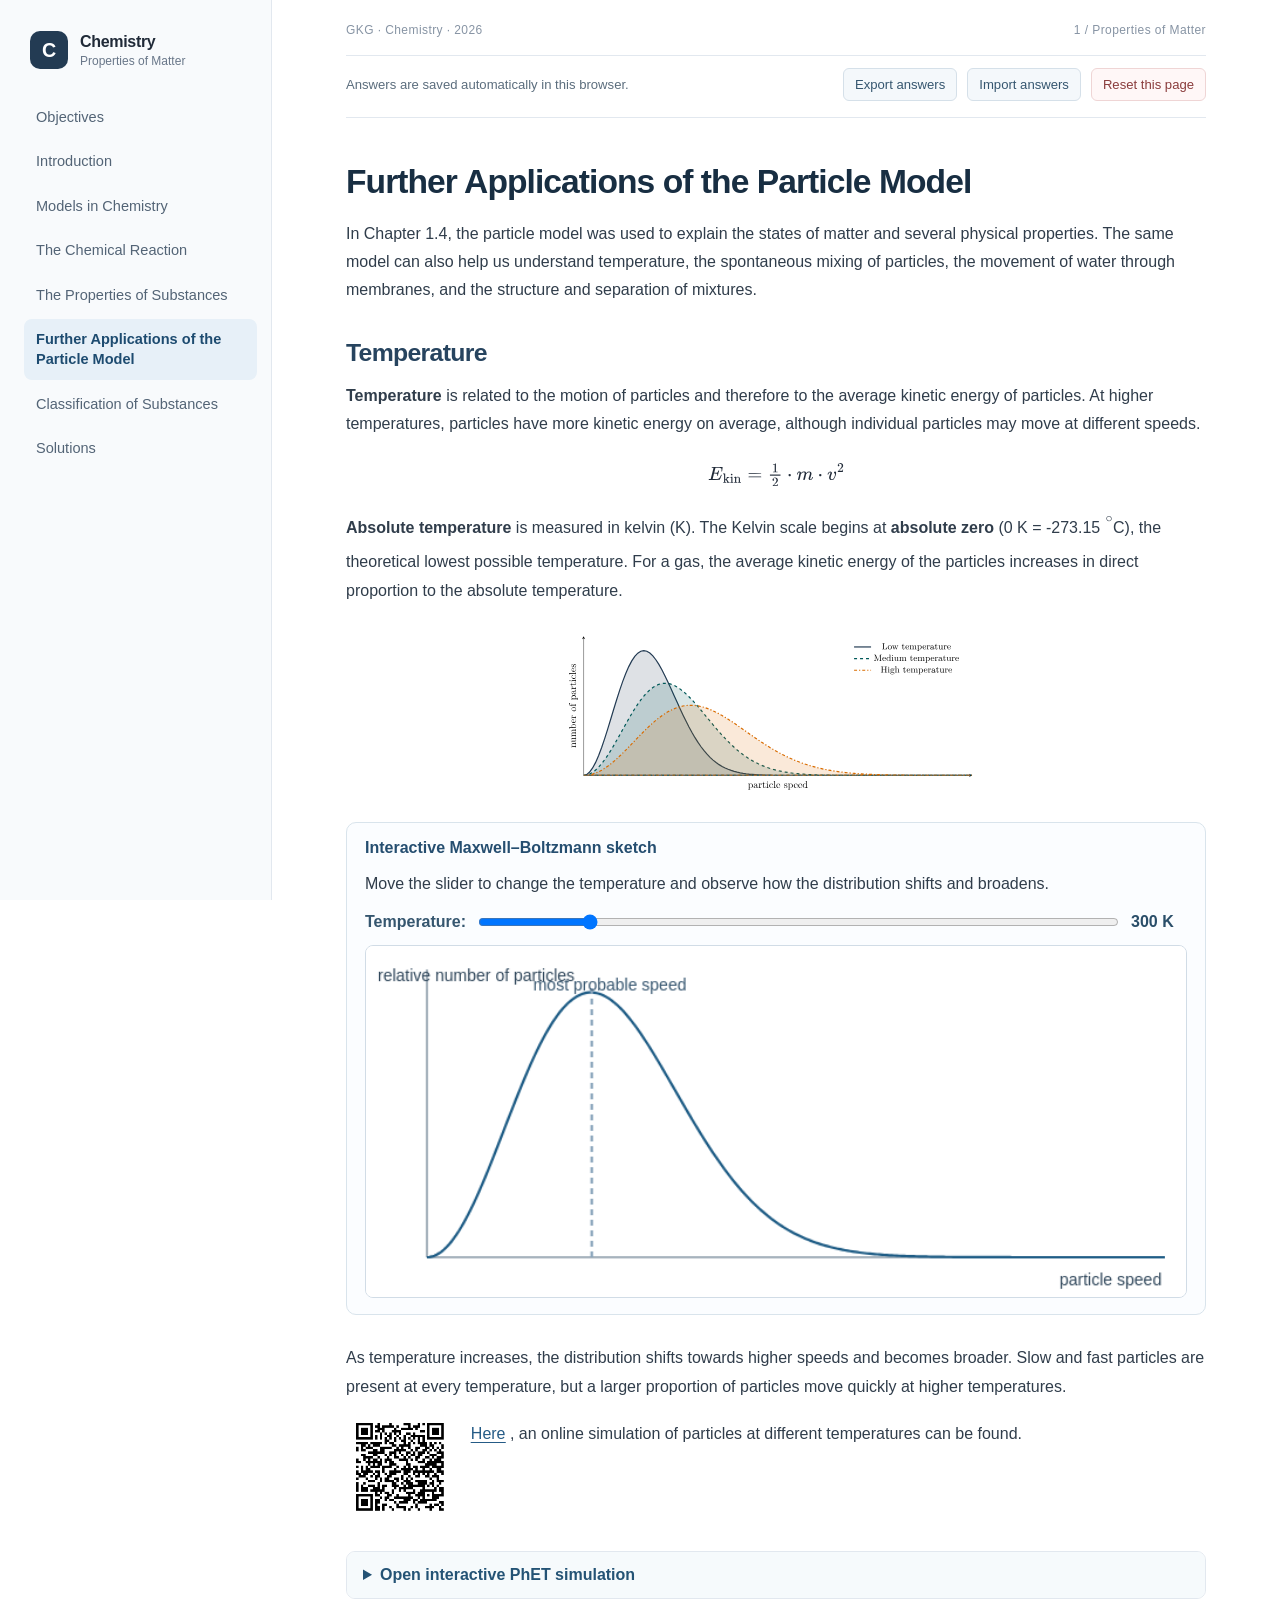
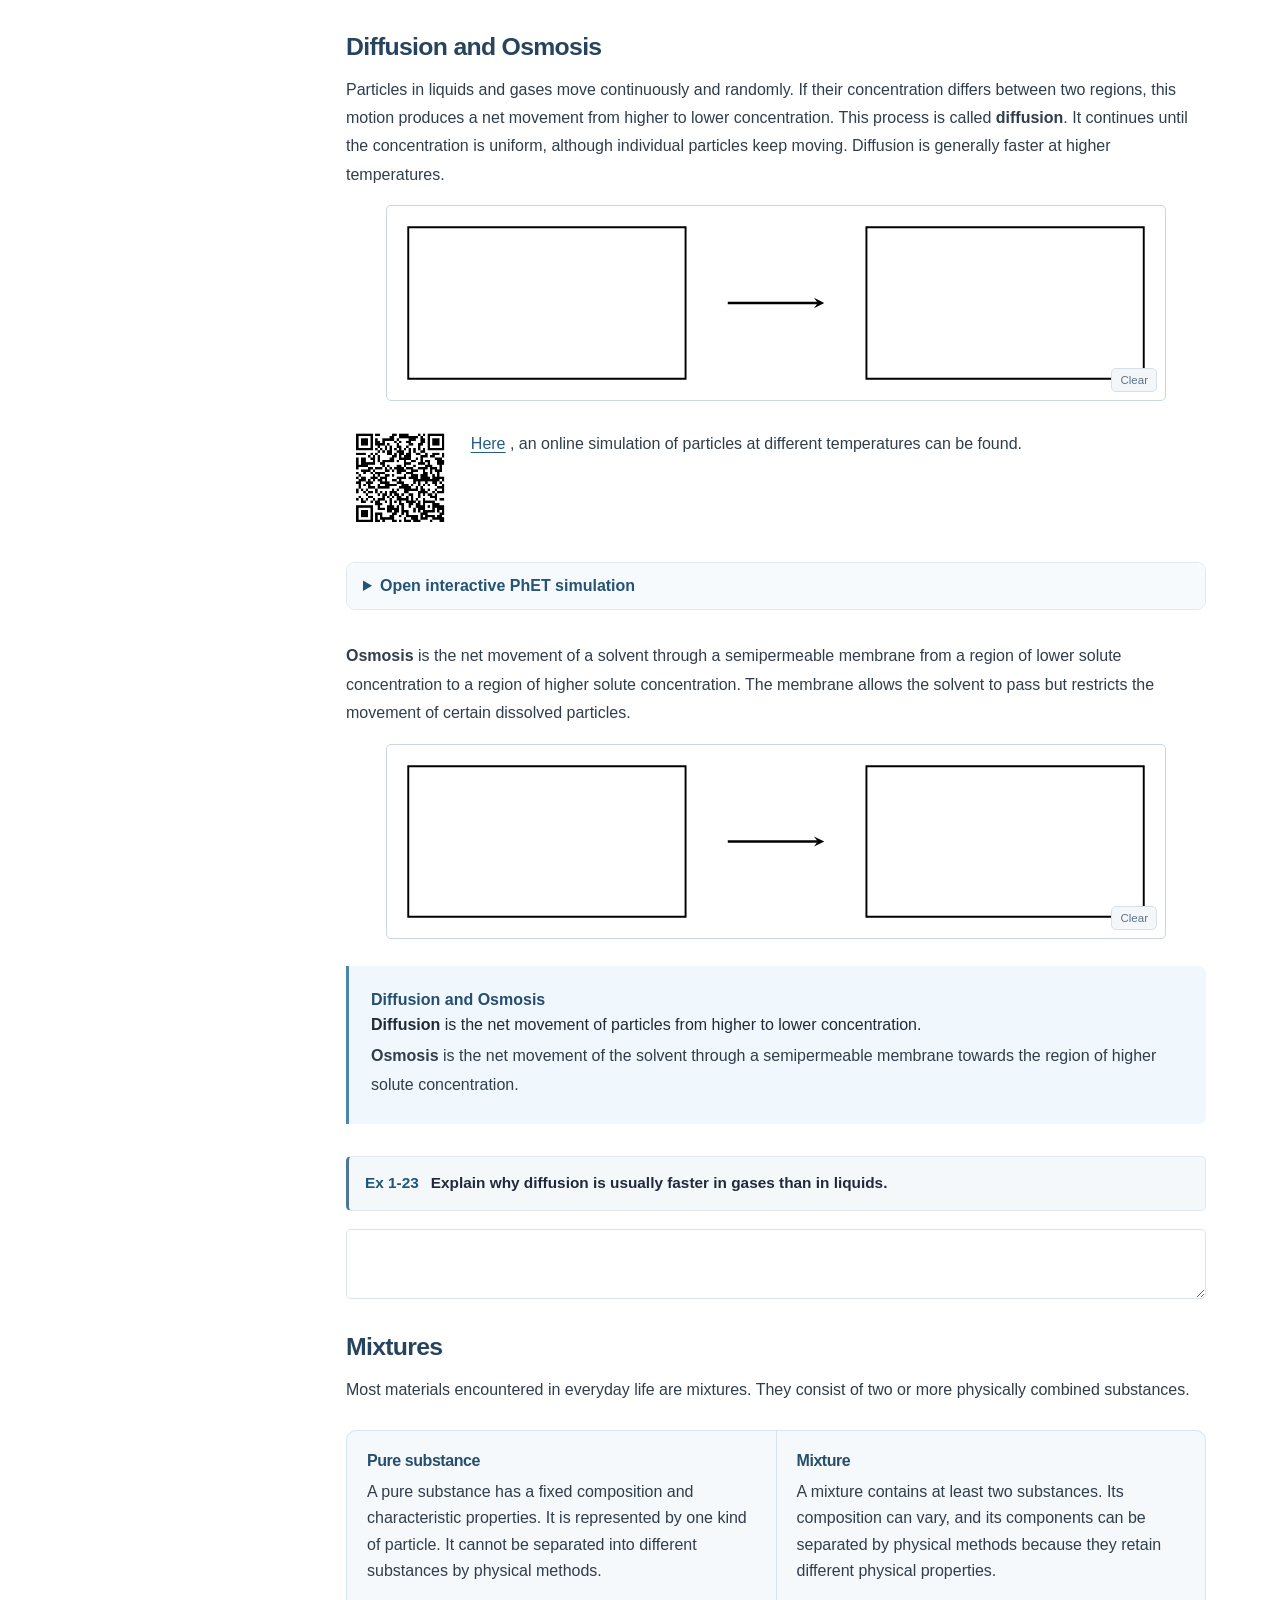
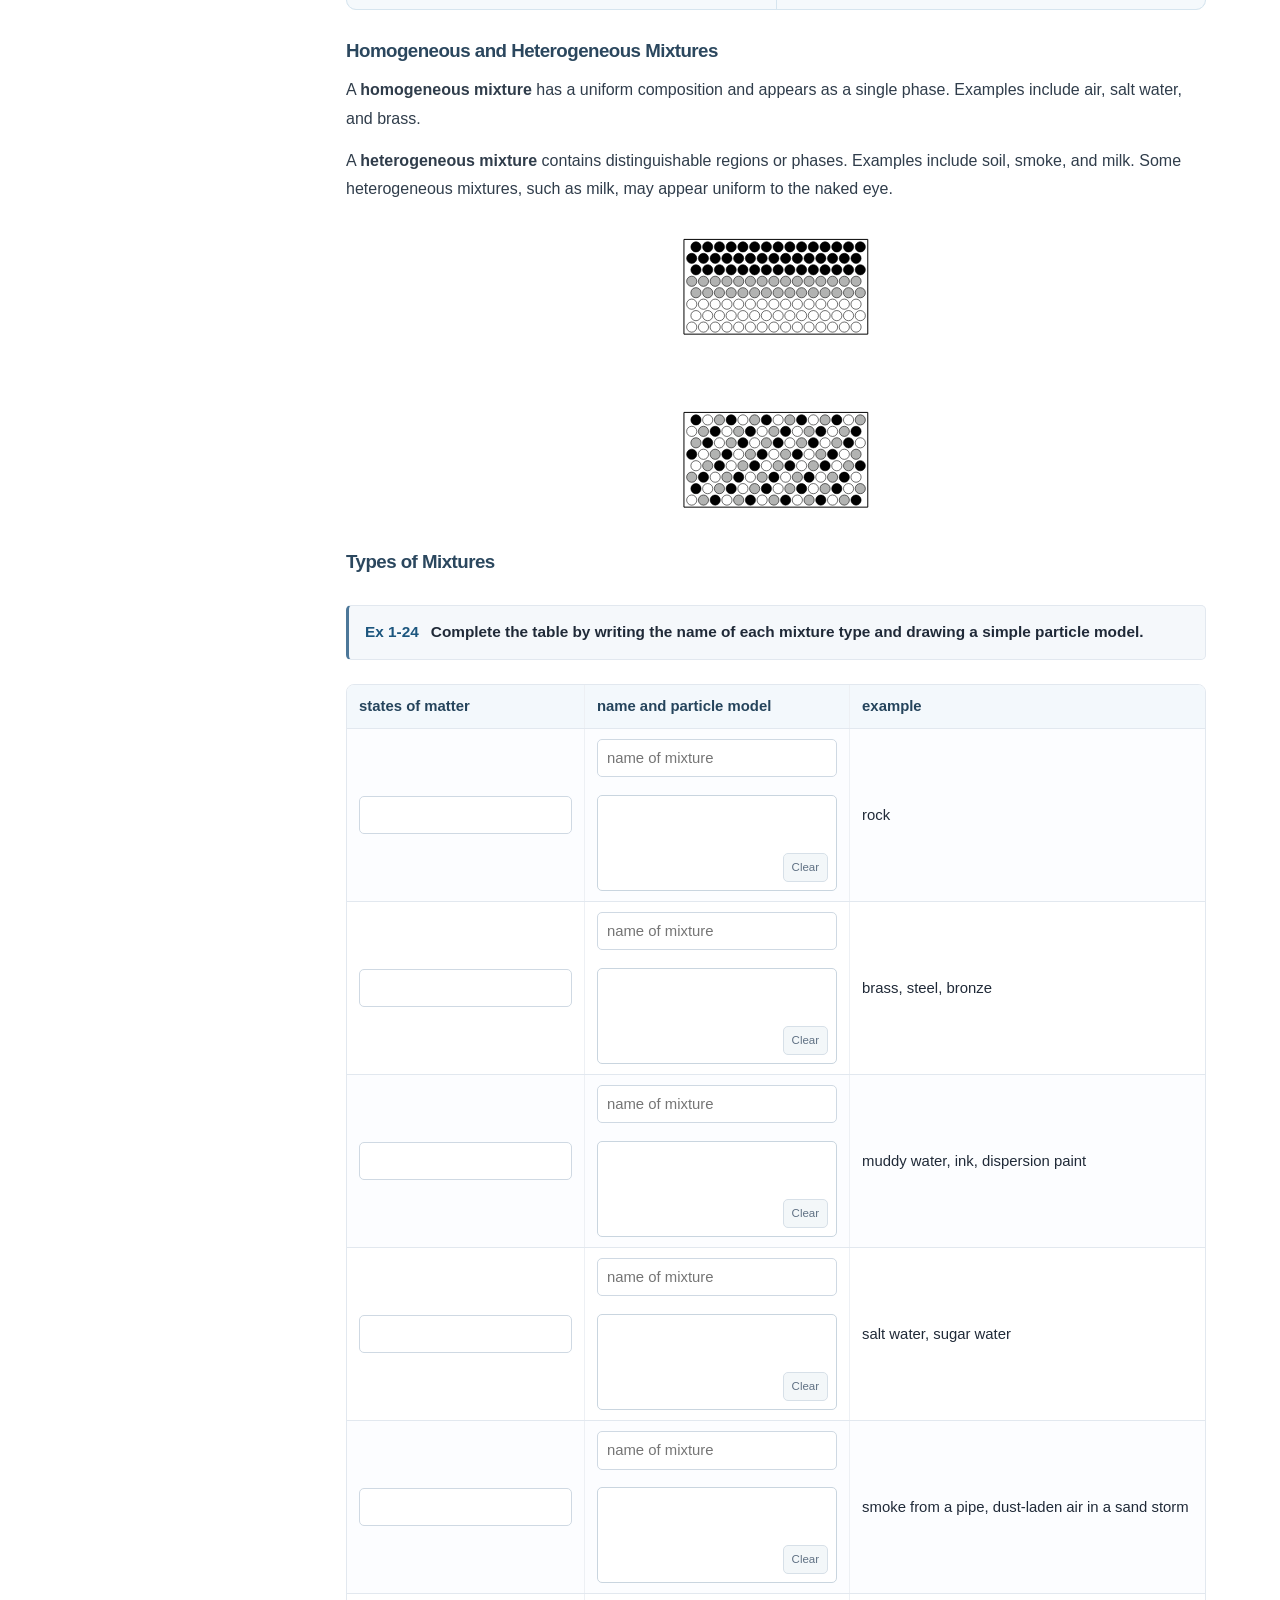
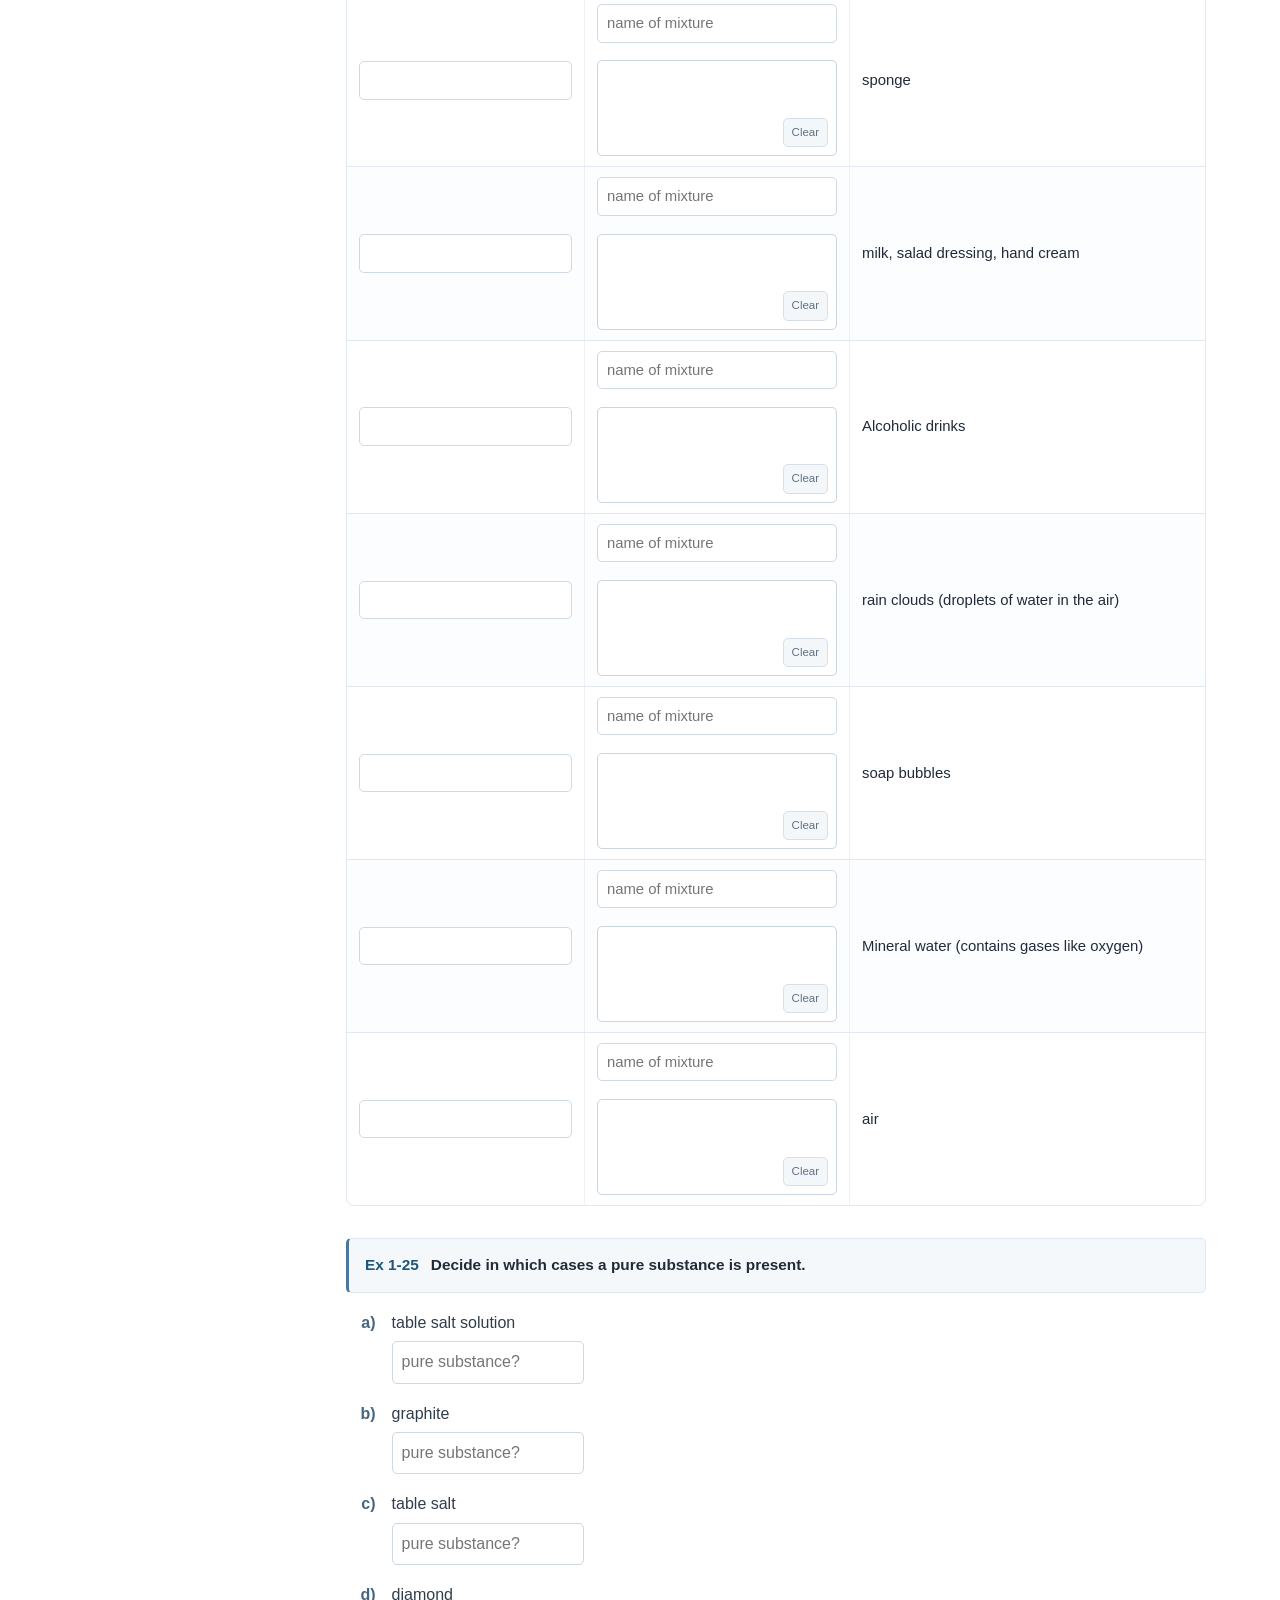
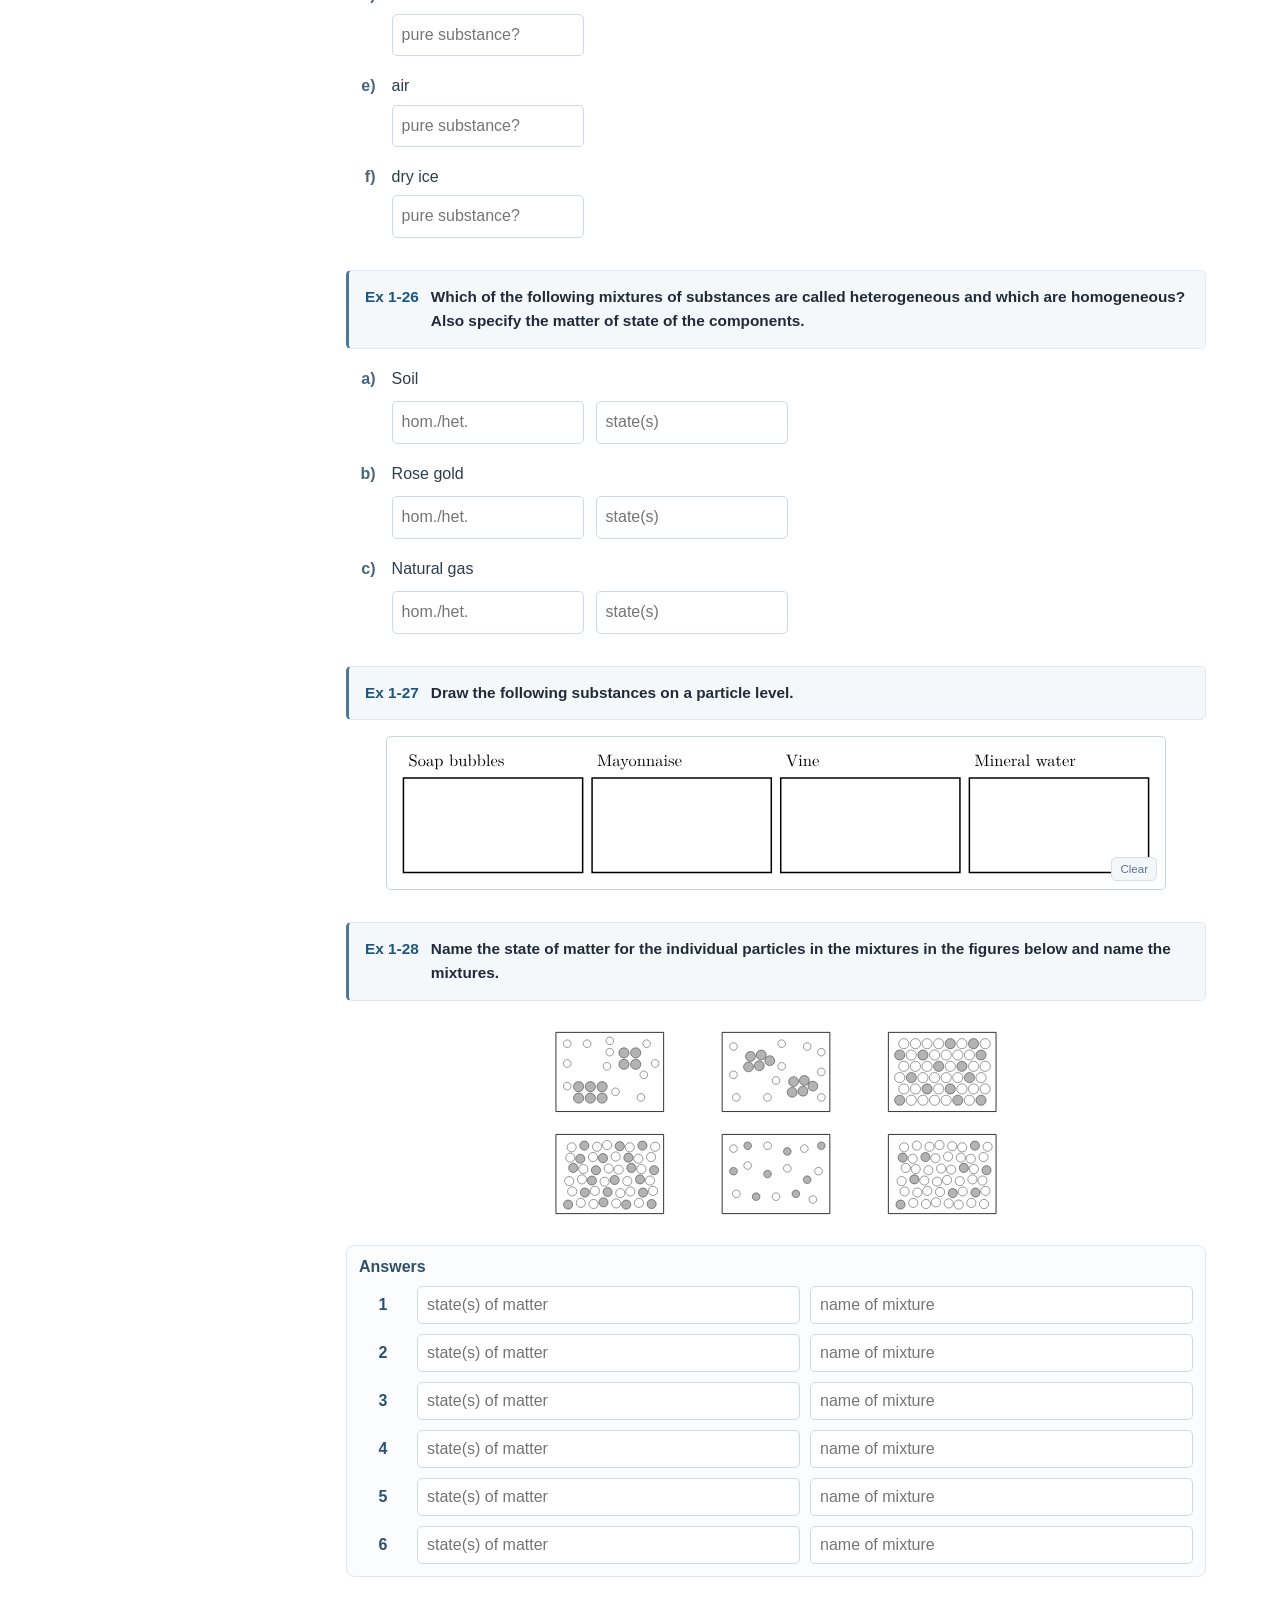
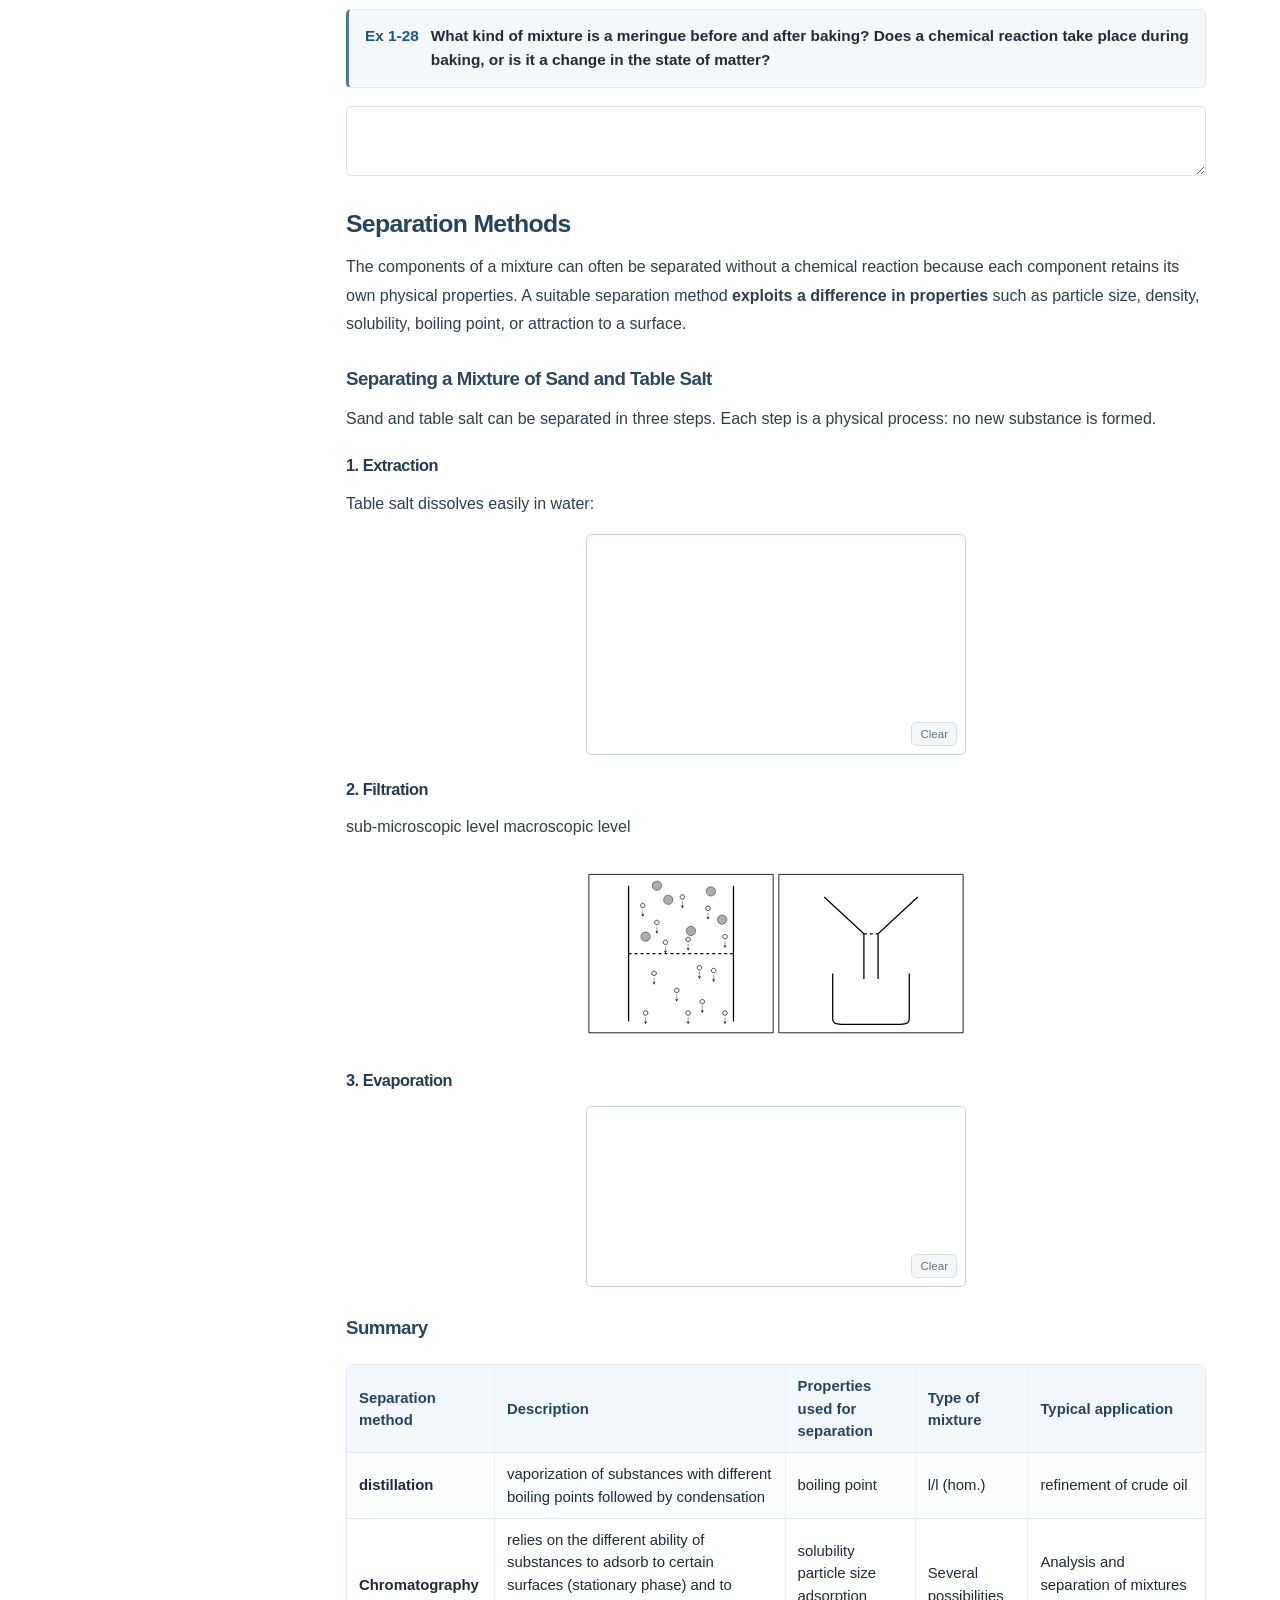
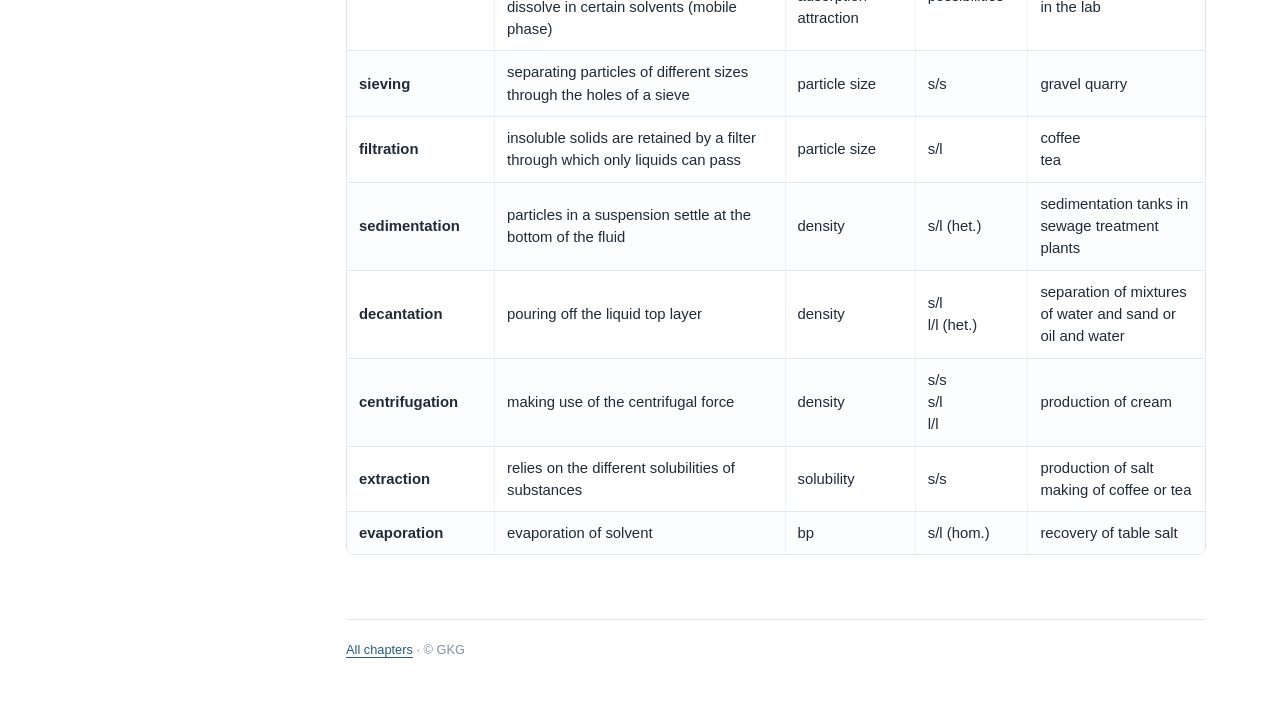
==== chapters/05_particle_model_applications.html @ 624433eb "Import current chemistry website Original v2. From ChatGPT prompts as zip unpacked." ====
<!DOCTYPE html><html lang="en"><head><meta charset="utf-8"><meta name="viewport" content="width=device-width, initial-scale=1"><meta name="color-scheme" content="light"><title>Further Applications of the Particle Model · Chemistry</title><link rel="stylesheet" href="../css/style.css"><script defer src="../js/script.js"></script></head><body><a href="#main" class="skip">Skip to content</a><header class="mobile-header"><button type="button" id="menu-toggle" aria-controls="sidebar" aria-expanded="false">☰ <span>Contents</span></button><a href="../index.html">Chemistry</a></header><aside id="sidebar" class="sidebar"><a class="brand" href="../index.html"><span class="brand-mark">C</span><span>Chemistry <small>Properties of Matter</small></span></a><nav class="main-nav" aria-label="Chapters"><a href="00_objectives.html">Objectives</a><a href="01_introduction.html">Introduction</a><a href="02_models.html">Models in Chemistry</a><a href="03_chemical_reactions.html">The Chemical Reaction</a><a href="04_properties.html">The Properties of Substances</a><a aria-current="page" href="05_particle_model_applications.html">Further Applications of the Particle Model</a><a href="06_classification.html">Classification of Substances</a><a href="07_solutions.html">Solutions</a></nav></aside><div class="body-layout"><main id="main" class="main-content"><div class="topbar"><span>GKG · Chemistry · 2026</span><span>1 / Properties of Matter</span></div><article class="article"><h1 id="h-33-05_particle_model_applications" class="level-1">Further Applications of the Particle Model</h1>
<p>In Chapter 1.4, the particle model was used to explain the states of matter and several physical properties. The same model can also help us understand temperature, the spontaneous mixing of particles, the movement of water through membranes, and the structure and separation of mixtures.</p>
<h2 id="h-34-05_particle_model_applications" class="level-2">Temperature</h2>
<p><strong>Temperature</strong> is related to the motion of particles and therefore to the average kinetic energy of particles. At higher temperatures, particles have more kinetic energy on average, although individual particles may move at different speeds.</p>
<span class="math-static math-block" data-tex="E_{\mathrm{kin}}=\tfrac12 \cdot m \cdot v^2"><mjx-container class="MathJax" jax="SVG" display="true"><svg aria-label="E_{\mathrm{kin}}=\tfrac12 \cdot m \cdot v^2" style="vertical-align: -0.781ex;" xmlns="http://www.w3.org/2000/svg" width="16.189ex" height="2.78ex" role="img" focusable="false" viewBox="0 -883.9 7155.6 1228.9"><g stroke="currentColor" fill="currentColor" stroke-width="0" transform="scale(1,-1)"><g data-mml-node="math"><g data-mml-node="msub"><g data-mml-node="mi"><path data-c="1D438" d="M492 213Q472 213 472 226Q472 230 477 250T482 285Q482 316 461 323T364 330H312Q311 328 277 192T243 52Q243 48 254 48T334 46Q428 46 458 48T518 61Q567 77 599 117T670 248Q680 270 683 272Q690 274 698 274Q718 274 718 261Q613 7 608 2Q605 0 322 0H133Q31 0 31 11Q31 13 34 25Q38 41 42 43T65 46Q92 46 125 49Q139 52 144 61Q146 66 215 342T285 622Q285 629 281 629Q273 632 228 634H197Q191 640 191 642T193 659Q197 676 203 680H757Q764 676 764 669Q764 664 751 557T737 447Q735 440 717 440H705Q698 445 698 453L701 476Q704 500 704 528Q704 558 697 578T678 609T643 625T596 632T532 634H485Q397 633 392 631Q388 629 386 622Q385 619 355 499T324 377Q347 376 372 376H398Q464 376 489 391T534 472Q538 488 540 490T557 493Q562 493 565 493T570 492T572 491T574 487T577 483L544 351Q511 218 508 216Q505 213 492 213Z"></path></g><g data-mml-node="TeXAtom" transform="translate(771,-150) scale(0.707)" data-mjx-texclass="ORD"><g data-mml-node="TeXAtom" data-mjx-texclass="ORD"><g data-mml-node="mi"><path data-c="6B" d="M36 46H50Q89 46 97 60V68Q97 77 97 91T97 124T98 167T98 217T98 272T98 329Q98 366 98 407T98 482T98 542T97 586T97 603Q94 622 83 628T38 637H20V660Q20 683 22 683L32 684Q42 685 61 686T98 688Q115 689 135 690T165 693T176 694H179V463L180 233L240 287Q300 341 304 347Q310 356 310 364Q310 383 289 385H284V431H293Q308 428 412 428Q475 428 484 431H489V385H476Q407 380 360 341Q286 278 286 274Q286 273 349 181T420 79Q434 60 451 53T500 46H511V0H505Q496 3 418 3Q322 3 307 0H299V46H306Q330 48 330 65Q330 72 326 79Q323 84 276 153T228 222L176 176V120V84Q176 65 178 59T189 49Q210 46 238 46H254V0H246Q231 3 137 3T28 0H20V46H36Z"></path><path data-c="69" d="M69 609Q69 637 87 653T131 669Q154 667 171 652T188 609Q188 579 171 564T129 549Q104 549 87 564T69 609ZM247 0Q232 3 143 3Q132 3 106 3T56 1L34 0H26V46H42Q70 46 91 49Q100 53 102 60T104 102V205V293Q104 345 102 359T88 378Q74 385 41 385H30V408Q30 431 32 431L42 432Q52 433 70 434T106 436Q123 437 142 438T171 441T182 442H185V62Q190 52 197 50T232 46H255V0H247Z" transform="translate(528,0)"></path><path data-c="6E" d="M41 46H55Q94 46 102 60V68Q102 77 102 91T102 122T103 161T103 203Q103 234 103 269T102 328V351Q99 370 88 376T43 385H25V408Q25 431 27 431L37 432Q47 433 65 434T102 436Q119 437 138 438T167 441T178 442H181V402Q181 364 182 364T187 369T199 384T218 402T247 421T285 437Q305 442 336 442Q450 438 463 329Q464 322 464 190V104Q464 66 466 59T477 49Q498 46 526 46H542V0H534L510 1Q487 2 460 2T422 3Q319 3 310 0H302V46H318Q379 46 379 62Q380 64 380 200Q379 335 378 343Q372 371 358 385T334 402T308 404Q263 404 229 370Q202 343 195 315T187 232V168V108Q187 78 188 68T191 55T200 49Q221 46 249 46H265V0H257L234 1Q210 2 183 2T145 3Q42 3 33 0H25V46H41Z" transform="translate(806,0)"></path></g></g></g></g><g data-mml-node="mo" transform="translate(2061.9,0)"><path data-c="3D" d="M56 347Q56 360 70 367H707Q722 359 722 347Q722 336 708 328L390 327H72Q56 332 56 347ZM56 153Q56 168 72 173H708Q722 163 722 153Q722 140 707 133H70Q56 140 56 153Z"></path></g><g data-mml-node="mstyle" transform="translate(3117.6,0)"><g data-mml-node="mfrac"><g data-mml-node="mn" transform="translate(220,394) scale(0.707)"><path data-c="31" d="M213 578L200 573Q186 568 160 563T102 556H83V602H102Q149 604 189 617T245 641T273 663Q275 666 285 666Q294 666 302 660V361L303 61Q310 54 315 52T339 48T401 46H427V0H416Q395 3 257 3Q121 3 100 0H88V46H114Q136 46 152 46T177 47T193 50T201 52T207 57T213 61V578Z"></path></g><g data-mml-node="mn" transform="translate(220,-345) scale(0.707)"><path data-c="32" d="M109 429Q82 429 66 447T50 491Q50 562 103 614T235 666Q326 666 387 610T449 465Q449 422 429 383T381 315T301 241Q265 210 201 149L142 93L218 92Q375 92 385 97Q392 99 409 186V189H449V186Q448 183 436 95T421 3V0H50V19V31Q50 38 56 46T86 81Q115 113 136 137Q145 147 170 174T204 211T233 244T261 278T284 308T305 340T320 369T333 401T340 431T343 464Q343 527 309 573T212 619Q179 619 154 602T119 569T109 550Q109 549 114 549Q132 549 151 535T170 489Q170 464 154 447T109 429Z"></path></g><rect width="553.6" height="60" x="120" y="220"></rect></g></g><g data-mml-node="mo" transform="translate(4133.4,0)"><path data-c="22C5" d="M78 250Q78 274 95 292T138 310Q162 310 180 294T199 251Q199 226 182 208T139 190T96 207T78 250Z"></path></g><g data-mml-node="mi" transform="translate(4633.6,0)"><path data-c="1D45A" d="M21 287Q22 293 24 303T36 341T56 388T88 425T132 442T175 435T205 417T221 395T229 376L231 369Q231 367 232 367L243 378Q303 442 384 442Q401 442 415 440T441 433T460 423T475 411T485 398T493 385T497 373T500 364T502 357L510 367Q573 442 659 442Q713 442 746 415T780 336Q780 285 742 178T704 50Q705 36 709 31T724 26Q752 26 776 56T815 138Q818 149 821 151T837 153Q857 153 857 145Q857 144 853 130Q845 101 831 73T785 17T716 -10Q669 -10 648 17T627 73Q627 92 663 193T700 345Q700 404 656 404H651Q565 404 506 303L499 291L466 157Q433 26 428 16Q415 -11 385 -11Q372 -11 364 -4T353 8T350 18Q350 29 384 161L420 307Q423 322 423 345Q423 404 379 404H374Q288 404 229 303L222 291L189 157Q156 26 151 16Q138 -11 108 -11Q95 -11 87 -5T76 7T74 17Q74 30 112 181Q151 335 151 342Q154 357 154 369Q154 405 129 405Q107 405 92 377T69 316T57 280Q55 278 41 278H27Q21 284 21 287Z"></path></g><g data-mml-node="mo" transform="translate(5733.9,0)"><path data-c="22C5" d="M78 250Q78 274 95 292T138 310Q162 310 180 294T199 251Q199 226 182 208T139 190T96 207T78 250Z"></path></g><g data-mml-node="msup" transform="translate(6234.1,0)"><g data-mml-node="mi"><path data-c="1D463" d="M173 380Q173 405 154 405Q130 405 104 376T61 287Q60 286 59 284T58 281T56 279T53 278T49 278T41 278H27Q21 284 21 287Q21 294 29 316T53 368T97 419T160 441Q202 441 225 417T249 361Q249 344 246 335Q246 329 231 291T200 202T182 113Q182 86 187 69Q200 26 250 26Q287 26 319 60T369 139T398 222T409 277Q409 300 401 317T383 343T365 361T357 383Q357 405 376 424T417 443Q436 443 451 425T467 367Q467 340 455 284T418 159T347 40T241 -11Q177 -11 139 22Q102 54 102 117Q102 148 110 181T151 298Q173 362 173 380Z"></path></g><g data-mml-node="mn" transform="translate(518,413) scale(0.707)"><path data-c="32" d="M109 429Q82 429 66 447T50 491Q50 562 103 614T235 666Q326 666 387 610T449 465Q449 422 429 383T381 315T301 241Q265 210 201 149L142 93L218 92Q375 92 385 97Q392 99 409 186V189H449V186Q448 183 436 95T421 3V0H50V19V31Q50 38 56 46T86 81Q115 113 136 137Q145 147 170 174T204 211T233 244T261 278T284 308T305 340T320 369T333 401T340 431T343 464Q343 527 309 573T212 619Q179 619 154 602T119 569T109 550Q109 549 114 549Q132 549 151 535T170 489Q170 464 154 447T109 429Z"></path></g></g></g></g></svg></mjx-container></span>
<p><strong>Absolute temperature</strong> is measured in kelvin (K). The Kelvin scale begins at <strong>absolute zero</strong> (0 K = -273.15 <span class="math-static" data-tex="^{\circ}"><mjx-container class="MathJax" jax="SVG"><svg aria-label="^{\circ}" style="vertical-align: 0;" xmlns="http://www.w3.org/2000/svg" width="0.988ex" height="1.532ex" role="img" focusable="false" viewBox="0 -677 436.6 677"><g stroke="currentColor" fill="currentColor" stroke-width="0" transform="scale(1,-1)"><g data-mml-node="math"><g data-mml-node="msup"><g data-mml-node="mi"></g><g data-mml-node="TeXAtom" transform="translate(33,363) scale(0.707)" data-mjx-texclass="ORD"><g data-mml-node="mo"><path data-c="2218" d="M55 251Q55 328 112 386T249 444T386 388T444 249Q444 171 388 113T250 55Q170 55 113 112T55 251ZM245 403Q188 403 142 361T96 250Q96 183 141 140T250 96Q284 96 313 109T354 135T375 160Q403 197 403 250Q403 313 360 358T245 403Z"></path></g></g></g></g></g></svg></mjx-container></span>C), the theoretical lowest possible temperature. For a gas, the average kinetic energy of the particles increases in direct proportion to the absolute temperature.</p>
<figure class="diagram"><img src="../assets/diagrams/TempChart.svg" alt="" loading="lazy"></figure>
<p>As temperature increases, the distribution shifts towards higher speeds and becomes broader. Slow and fast particles are present at every temperature, but a larger proportion of particles move quickly at higher temperatures.</p>
<div class="mini" style="--mini-width:13.0%"><p><img class="inline-image" src="../assets/images/image34.png" alt="" loading="lazy"></p></div>
<div class="mini" style="--mini-width:83.0%"><p><a target="_blank" rel="noopener noreferrer" href="https://phet.colorado.edu/sims/html/gas-properties/latest/gas-properties_all.html?locale=en"><u>Here</u></a> , an online simulation of particles at different temperatures can be found.</p></div>
<h2 id="h-35-05_particle_model_applications" class="level-2">Diffusion and Osmosis</h2>
<p>Particles in liquids and gases move continuously and randomly. If their concentration differs between two regions, this motion produces a net movement from higher to lower concentration. This process is called <strong>diffusion</strong>. It continues until the concentration is uniform, although individual particles keep moving. Diffusion is generally faster at higher temperatures.</p>
<div class="figure-area"><figure class="diagram"><img src="../assets/diagrams/DiffusionWorksheetFigure.svg" alt="" loading="lazy"></figure></div>
<div class="mini" style="--mini-width:13.0%"><p><img class="inline-image" src="../assets/images/image35.png" alt="" loading="lazy"></p></div>
<div class="mini" style="--mini-width:83.0%"><p><a target="_blank" rel="noopener noreferrer" href="https://phet.colorado.edu/sims/html/diffusion/latest/diffusion_all.html?locale=en"><u>Here</u></a> , an online simulation of particles at different temperatures can be found.</p></div>
<p><strong>Osmosis</strong> is the net movement of a solvent through a semipermeable membrane from a region of lower solute concentration to a region of higher solute concentration. The membrane allows the solvent to pass but restricts the movement of certain dissolved particles.</p>
<div class="figure-area"><figure class="diagram"><img src="../assets/diagrams/DiffusionWorksheetFigure.svg" alt="" loading="lazy"></figure></div>
<aside class="info-box"><p><div class="box-heading">Diffusion and Osmosis</div> <strong>Diffusion</strong> is the net movement of particles from higher to lower concentration.</p>
<p><strong>Osmosis</strong> is the net movement of the solvent through a semipermeable membrane towards the region of higher solute concentration.</p></aside>
<section class="exercise" id="ex-diff"><div class="exercise-title"><span class="exercise-number">Ex 1-23</span><div><strong>Explain why diffusion is usually faster in gases than in liquids.</strong></div></div></section>
<textarea class="answer-space" aria-label="Answer area" style="min-height:50px" spellcheck="false"></textarea>
<h2 id="h-36-05_particle_model_applications" class="level-2">Mixtures</h2>
<p>Most materials encountered in everyday life are mixtures. They consist of two or more physically combined substances.</p>
<div class="compare-box"><section><h4><strong>Pure substance</strong></h4><p>A pure substance has a fixed composition and characteristic properties. It is represented by one kind of particle. It cannot be separated into different substances by physical methods.</p></section><section><h4><strong>Mixture</strong></h4><p>A mixture contains at least two substances. Its composition can vary, and its components can be separated by physical methods because they retain different physical properties.</p></section></div>
<h3 id="h-37-05_particle_model_applications" class="level-3">Homogeneous and Heterogeneous Mixtures</h3>
<p>A <strong>homogeneous mixture</strong> has a uniform composition and appears as a single phase. Examples include air, salt water, and brass.</p>
<p>A <strong>heterogeneous mixture</strong> contains distinguishable regions or phases. Examples include soil, smoke, and milk. Some heterogeneous mixtures, such as milk, may appear uniform to the naked eye.</p>
<div class="figure-area"><figure class="diagram"><img src="../assets/diagrams/HeterogeneousMixtureSketch.svg" alt="" loading="lazy"></figure>
<p><span class="math-static" data-tex="\qquad"><mjx-container class="MathJax" jax="SVG"><svg aria-label="\qquad" style="vertical-align: 0;" xmlns="http://www.w3.org/2000/svg" width="4.525ex" height="0.036ex" role="img" focusable="false" viewBox="0 0 2000 16"><g stroke="currentColor" fill="currentColor" stroke-width="0" transform="scale(1,-1)"><g data-mml-node="math"><g data-mml-node="mstyle"><g data-mml-node="mspace"></g></g></g></g></svg></mjx-container></span> </p>
<figure class="diagram"><img src="../assets/diagrams/HomogeneousMixtureSketch.svg" alt="" loading="lazy"></figure></div>
<h3 id="h-38-05_particle_model_applications" class="level-3">Types of Mixtures</h3>
<section class="exercise" id="ex-mix-types"><div class="exercise-title"><span class="exercise-number">Ex 1-24</span><div>Complete the table by writing the name of each mixture type and drawing a simple particle model.</div></div></section>
<div class="table-scroll"><table class="content-table"><tr><th>states of matter</th><th>name and particle model</th><th>example</th></tr>
<tr><td></td><td></td><td>rock</td></tr>
<tr><td></td><td></td><td>brass, steel, bronze</td></tr>
<tr><td></td><td></td><td>muddy water, ink, dispersion paint</td></tr>
<tr><td></td><td></td><td>salt water, sugar water</td></tr>
<tr><td></td><td></td><td>smoke from a pipe, dust-laden air in a sand storm</td></tr>
<tr><td></td><td></td><td>sponge</td></tr>
<tr><td></td><td></td><td>milk, salad dressing, hand cream</td></tr>
<tr><td></td><td></td><td>Alcoholic drinks</td></tr>
<tr><td></td><td></td><td>rain clouds (droplets of water in the air)</td></tr>
<tr><td></td><td></td><td>soap bubbles</td></tr>
<tr><td></td><td></td><td>Mineral water (contains gases like oxygen)</td></tr>
<tr><td></td><td></td><td>air</td></tr></table></div>
<section class="exercise" id="ex-mix-pure"><div class="exercise-title"><span class="exercise-number">Ex 1-25</span><div><strong>Decide in which cases a pure substance is present.</strong></div></div></section>
<ol class="exercise-parts" type="a"><li><p>table salt solution</p></li>
<li><p>graphite</p></li>
<li><p>table salt</p></li>
<li><p>diamond</p></li>
<li><p>air</p></li>
<li><p>dry ice</p></li></ol>
<section class="exercise" id="ex-mix-hethomo"><div class="exercise-title"><span class="exercise-number">Ex 1-26</span><div><strong>Which of the following mixtures of substances are called heterogeneous and which are homogeneous? Also specify the matter of state of the components.</strong></div></div></section>
<ol class="exercise-parts" type="a"><li><p>Soil</p></li>
<li><p>Rose gold</p></li>
<li><p>Natural gas</p></li></ol>
<section class="exercise" id="ex-number-27"><div class="exercise-title"><span class="exercise-number">Ex 1-27</span><div><strong>Draw the following substances on a particle level</strong><strong>.</strong></div></div></section>
<div class="figure-area"><figure class="diagram"><img src="../assets/diagrams/MixtureDrawingWorksheetFigure.svg" alt="" loading="lazy"></figure></div>
<section class="exercise" id="ex-mix-assign"><div class="exercise-title"><span class="exercise-number">Ex 1-28</span><div><strong>Name the state of matter for the individual particles in the mixtures in the figures below and name the mixtures.</strong></div></div></section>
<figure class="diagram"><img src="../assets/diagrams/ExerciseOneTwentySevenMixturesFigure.svg" alt="" loading="lazy"></figure>
<section class="exercise" id="ex-irgend"><div class="exercise-title"><span class="exercise-number">Ex 1-29</span><div>balbalbal</div></div></section>
<section class="exercise" id="ex-mix-meri"><div class="exercise-title"><span class="exercise-number">Ex 1-30</span><div><strong>What kind of mixture is a </strong>meringue<strong> before and after baking? Does a chemical reaction take place during baking, or is it a change in the state of matter?</strong></div></div></section>
<textarea class="answer-space" aria-label="Answer area" style="min-height:50px" spellcheck="false"></textarea>
<h2 id="h-39-05_particle_model_applications" class="level-2">Separation Methods</h2>
<p>The components of a mixture can often be separated without a chemical reaction because each component retains its own physical properties. A suitable separation method <strong>exploits a difference in properties</strong> such as particle size, density, solubility, boiling point, or attraction to a surface.</p>
<h3 id="h-40-05_particle_model_applications" class="level-3">Separating a Mixture of Sand and Table Salt</h3>
<p>Sand and table salt can be separated in three steps. Each step is a physical process: no new substance is formed.</p>
<h4 id="h-41-05_particle_model_applications" class="level-4">1. Extraction</h4>
<p>Table salt dissolves easily in water:</p>
<textarea class="answer-space" aria-label="Answer area" style="min-height:204px" spellcheck="false"></textarea>
<h4 id="h-42-05_particle_model_applications" class="level-4">2. Filtration</h4>
<p> sub-microscopic level macroscopic level</p>
<div class="figure-area"><figure class="diagram"><img src="../assets/diagrams/FiltrationFigure.svg" alt="" loading="lazy"></figure></div>
<h4 id="h-43-05_particle_model_applications" class="level-4">3. Evaporation</h4>
<textarea class="answer-space" aria-label="Answer area" style="min-height:120px" spellcheck="false"></textarea>
<h3 id="h-44-05_particle_model_applications" class="level-3">Summary</h3>
<div class="table-scroll"><table class="content-table"><tr><th>Separation method</th><th>Description</th><th>Properties used for separation</th><th>Type of mixture</th><th>Typical application</th></tr>
<tr><td><strong>distillation</strong></td><td>vaporization of substances with different boiling points followed by condensation</td><td>boiling point</td><td>l/l (hom.)</td><td>refinement of crude oil</td></tr>
<tr><td><strong>Chromatography</strong></td><td>relies on the different ability of substances to adsorb to certain surfaces (stationary phase) and to dissolve in certain solvents (mobile phase)</td><td>solubility<br> particle size<br> adsorption<br> attraction</td><td>Several possibilities</td><td>Analysis and separation of mixtures in the lab</td></tr>
<tr><td><strong>sieving</strong></td><td>separating particles of different sizes through the holes of a sieve</td><td>particle size</td><td>s/s</td><td>gravel quarry</td></tr>
<tr><td><strong>filtration</strong></td><td>insoluble solids are retained by a filter through which only liquids can pass</td><td>particle size</td><td>s/l</td><td>coffee<br> tea</td></tr>
<tr><td><strong>sedimentation</strong></td><td>particles in a suspension settle at the bottom of the fluid</td><td>density</td><td>s/l (het.)</td><td>sedimentation tanks in sewage treatment plants</td></tr>
<tr><td><strong>decantation</strong></td><td>pouring off the liquid top layer</td><td>density</td><td>s/l<br> l/l (het.)</td><td>separation of mixtures of water and sand or oil and water</td></tr>
<tr><td><strong>centrifugation</strong></td><td>making use of the centrifugal force</td><td>density</td><td>s/s<br> s/l<br> l/l</td><td>production of cream</td></tr>
<tr><td><strong>extraction</strong></td><td>relies on the different solubilities of substances</td><td>solubility</td><td>s/s</td><td>production of salt<br> making of coffee or tea</td></tr>
<tr><td><strong>evaporation</strong></td><td>evaporation of solvent</td><td>bp</td><td>s/l (hom.)</td><td>recovery of table salt</td></tr></table></div></article><footer class="page-footer"><a href="../index.html">All chapters</a> · © GKG</footer></main><nav aria-label="On this page" class="page-toc"><div class="toc-heading">On this page</div><a class="toc-level-1" href="#h-33-05_particle_model_applications">Further Applications of the Particle Model</a><a class="toc-level-2" href="#h-34-05_particle_model_applications">Temperature</a><a class="toc-level-2" href="#h-35-05_particle_model_applications">Diffusion and Osmosis</a><a class="toc-level-2" href="#h-36-05_particle_model_applications">Mixtures</a><a class="toc-level-3" href="#h-37-05_particle_model_applications">Homogeneous and Heterogeneous Mixtures</a><a class="toc-level-3" href="#h-38-05_particle_model_applications">Types of Mixtures</a><a class="toc-level-2" href="#h-39-05_particle_model_applications">Separation Methods</a><a class="toc-level-3" href="#h-40-05_particle_model_applications">Separating a Mixture of Sand and Table Salt</a><a class="toc-level-3" href="#h-44-05_particle_model_applications">Summary</a></nav></div></body></html>
---- css/style.css ----
:root{--ink:#202a38;--muted:#697789;--accent:#255b86;--accent-deep:#233b53;--rule:#e2e8ef;--back:#fff;--soft:#f5f8fb;--info:#f0f8fd;--navw:272px;font-family:Inter,ui-sans-serif,-apple-system,BlinkMacSystemFont,"Segoe UI",Arial,sans-serif;color:var(--ink);background:var(--back);font-synthesis:none}
*{box-sizing:border-box}html{scroll-behavior:smooth;scroll-padding-top:28px}body{margin:0;min-height:100vh}a{color:var(--accent);text-underline-offset:3px}a:hover{color:#123f62}button,textarea,input,select{font:inherit}button{cursor:pointer}img{max-width:100%;height:auto}figure{margin:1.6rem 0}h1,h2,h3,h4,h5{letter-spacing:-.028em;line-height:1.26}p{line-height:1.78;margin:.85rem 0;color:#303d4b}.skip{position:absolute;left:-1000px;top:8px;z-index:1000;background:white;padding:12px}.skip:focus{left:10px}.sidebar{position:fixed;top:0;bottom:0;left:0;width:var(--navw);padding:26px 14px 24px 24px;background:#f8fafc;border-right:1px solid var(--rule);overflow-y:auto;z-index:30}.brand{display:flex;gap:12px;align-items:center;text-decoration:none;color:var(--ink);font-size:1rem;font-weight:750;letter-spacing:-.02em;padding:5px 6px 28px}.brand small{display:block;color:var(--muted);font-weight:450;letter-spacing:0;font-size:.75rem;margin-top:3px}.brand-mark{display:grid;place-items:center;background:var(--accent-deep);color:white;border-radius:10px;width:38px;height:38px;font-size:1.23rem}.main-nav{display:flex;flex-direction:column;gap:4px}.main-nav>a{display:block;padding:10px 12px;border-radius:8px;font-size:.91rem;text-decoration:none;line-height:1.4;color:#536476}.main-nav>a:hover{background:#eaf1f8;color:var(--accent-deep)}.main-nav>a[aria-current="page"]{background:#e7f0f8;color:#1d4b70;font-weight:700}.body-layout{margin-left:var(--navw);display:flex;justify-content:center;gap:48px;padding:0 52px 0 58px}.main-content{min-width:0;width:100%;max-width:875px;padding-bottom:50px}.topbar{border-bottom:1px solid var(--rule);color:#8794a4;display:flex;justify-content:space-between;padding:23px 0 18px;font-size:.75rem;letter-spacing:.035em}.article{padding-top:28px;font-size:1rem;overflow-wrap:break-word}.article .document-title{font-size:2.9rem;line-height:1.12;max-width:690px;margin:12px 0 36px;color:#182e42}.article h2{font-size:2.1rem;margin:2.35rem 0 1rem;color:#182e42}.article h3{font-size:1.55rem;margin:2rem 0 .85rem;color:#27445f}.article h4{font-size:1.17rem;margin:1.8rem 0 .7rem;color:#2b475e}.article h5{font-size:1.02rem;margin:1.4rem 0 .55rem;color:#253b4e}.article h2:first-child{margin-top:.45rem}.page-toc{width:170px;flex:0 0 170px;position:sticky;top:30px;align-self:flex-start;max-height:88vh;overflow-y:auto;margin-top:42px;border-left:1px solid var(--rule);padding:2px 0 0 15px}.toc-heading{text-transform:uppercase;letter-spacing:.085em;font-size:.66rem;font-weight:800;color:#8a98a8;margin:0 0 12px}.page-toc>a{display:block;color:#6e7c8b;text-decoration:none;font-size:.77rem;line-height:1.45;margin-bottom:10px}.page-toc>a:hover{color:var(--accent)}.page-toc>a.toc-level-3{padding-left:12px}.page-footer{margin-top:4rem;border-top:1px solid var(--rule);padding-top:22px;color:#85929e;font-size:.8rem}.mobile-header{display:none}.info-box{background:var(--info);border-left:3px solid #4d85ad;border-radius:0 7px 7px 0;padding:17px 22px;margin:1.7rem 0}.info-box p{margin:.5rem 0}.box-heading{font-weight:750;color:#254e70;margin-bottom:7px}.compare-box{display:grid;grid-template-columns:repeat(2,minmax(0,1fr));gap:1px;border:1px solid #d6e5ef;background:#d6e5ef;border-radius:10px;overflow:hidden;margin:1.6rem 0}.compare-box section{padding:20px;background:#f5f9fc}.compare-box h4{margin:0 0 8px;font-size:1rem;color:#274e6b}.compare-box p{margin:.3rem 0;line-height:1.65}.table-scroll{overflow-x:auto;overscroll-behavior-inline:contain;margin:1.55rem 0;border:1px solid var(--rule);border-radius:8px}.content-table,.simple-table{border-collapse:collapse;width:100%;font-size:.93rem;line-height:1.5}.content-table th{color:#25445c;font-weight:750;background:#f3f8fc;text-align:left}.content-table :is(th,td),.simple-table td{padding:10px 12px;border-bottom:1px solid var(--rule);vertical-align:middle}.content-table tr:last-child :is(td,th),.simple-table tr:last-child td{border-bottom:0}.content-table tr:nth-child(even) td{background:#fcfdff}.content-table th:not(:last-child),.content-table td:not(:last-child){border-right:1px solid #edf0f4}.simple-table td{border-bottom:0}.simple-table{width:auto;min-width:50%;margin:auto}.inline-image{vertical-align:middle;max-width:100%;object-fit:contain}.table-scroll .inline-image{max-width:100%;height:auto}.shortstack{display:flex;flex-direction:column;align-items:center;gap:8px;min-width:0;text-align:center}.shortstack>.diagram{margin:4px auto}.shortstack img{max-height:180px;max-width:100%}.diagram{display:flex;justify-content:center;align-items:center;margin:1.3rem auto;max-width:100%;width:100%}.diagram img{display:block;width:auto;height:auto;max-width:100%;max-height:600px;object-fit:contain}.figure-area{margin:1.4rem 0;text-align:center}.figure-area .diagram{margin:0 auto}.figure-area>p{margin:.4rem auto}.wrap-figure{max-width:min(480px,100%);margin:1.3rem auto}.wrap-figure .diagram{margin:0}.wrap-figure figcaption{font-size:.79rem;color:var(--muted);line-height:1.5;margin-top:9px}.mini{display:inline-block;vertical-align:top;width:calc(var(--mini-width) - 2%);margin:5px 1%;min-width:0}.mini p:first-child{margin-top:0}.mini .diagram{margin:0}.mini .inline-image{display:block;max-height:150px}.exercise{margin:2rem 0 0}.exercise-title{display:flex;align-items:stretch;gap:12px;padding:14px 16px;background:#f5f8fb;border:1px solid var(--rule);border-left:3px solid #4c7799;border-radius:5px;font-size:.96rem;font-weight:650;line-height:1.6}.exercise-number{color:#1c567e;white-space:nowrap;flex-shrink:0}.exercise-parts{list-style:lower-alpha;padding-left:2.4rem;margin:1rem 0 1.5rem}.exercise-parts li{padding-left:.45rem;margin-bottom:1rem;line-height:1.65}.exercise-parts li::marker{content:counter(list-item,lower-alpha) ")  ";color:#46657e;font-weight:650}.exercise-parts li p{margin:.25rem 0}.answer-space{display:block;width:100%;min-height:64px;resize:vertical;background:repeating-linear-gradient(transparent 0,transparent 29px,#e8edf2 30px,#e8edf2 31px);border:1px solid #dce3ea;border-radius:5px;margin:1.15rem 0 1.55rem;padding:9px 12px;line-height:31px;color:#243746}.answer-space:focus{outline:2px solid #a7d0eb;outline-offset:2px}.blank-line{display:inline-block;width:5.5em;height:1.2em;border-bottom:1px solid #566675;vertical-align:baseline}.objectives{padding-left:1.5rem;line-height:1.72}.objectives li{margin:9px 0;padding-left:7px}.objective-note{font-size:.88rem;font-weight:680;text-align:right;margin-top:2rem;color:#31546f}.description{margin:1.45rem 0}.description-item{padding:0 0 12px;margin-bottom:14px;border-bottom:1px solid var(--rule)}.description-item dt{font-weight:750;color:#31516c}.description-item dd{margin:4px 0 0}.description-item p{margin:.4rem 0}.solution{display:grid;grid-template-columns:72px minmax(0,1fr);gap:12px;border-bottom:1px solid var(--rule);padding:14px 0}.solution-number{font-weight:750;color:#275c85}.solution-number a{text-decoration:none}.solution-body p{margin:0 0 11px}.solution-body p:last-child{margin-bottom:0}.drawing-wrap{position:relative;margin:1rem auto 1.5rem;max-width:380px}.draw-canvas{width:100%;height:auto;display:block;border:1px solid #c9d5df;border-radius:5px;touch-action:none;background:#fff;cursor:crosshair}.clear-drawing{position:absolute;bottom:9px;right:9px;background:#f3f7f9;border:1px solid #d7e0e8;border-radius:5px;padding:5px 8px;font-size:.72rem;color:#607184}.clear-drawing:hover{background:#e7f0f6}.sim-panel{margin:1rem 0 2rem;padding:0;border:1px solid var(--rule);border-radius:9px;overflow:hidden}.sim-panel summary{cursor:pointer;padding:14px 16px;font-weight:650;color:#245375;background:#f6fafc}.sim-panel summary:hover{background:#edf5fa}.sim-panel .sim-note{padding:8px 16px 0;color:var(--muted);font-size:.81rem}.sim-panel iframe{width:100%;min-height:470px;border:0;display:block;background:#f8fafc}.math-display{text-align:center;margin:1.5rem 0;overflow-x:auto}.math-inline{white-space:nowrap}mjx-container{overflow-x:auto;max-width:100%}.unparsed{color:#a32a2a;font-weight:700}.home{max-width:930px;margin:0 auto;padding:10vh 28px 80px}.eyebrow{font-size:.78rem;letter-spacing:.12em;text-transform:uppercase;color:#698196;font-weight:700}.home h1{font-size:clamp(2.7rem,6.3vw,5rem);margin:10px 0 45px;letter-spacing:-.055em;color:#1f384f}.chapter-grid{display:grid;grid-template-columns:repeat(2,minmax(0,1fr));gap:13px}.chapter-grid a{display:flex;align-items:center;gap:16px;padding:23px 19px;border:1px solid #e1e8ef;border-radius:9px;text-decoration:none;font-weight:650;color:#2e475b;transition:box-shadow .15s,border-color .15s}.chapter-grid a:hover{border-color:#9db9d0;box-shadow:0 5px 20px #29557710}.chapter-grid a span:last-child{margin-left:auto;color:#91a2b1}.chapter-number{font-size:.7rem;color:#7790a4}.home-note{font-size:.8rem;color:#8598a9;margin-top:35px}@media(max-width:1380px){.page-toc{display:none}.body-layout{padding:0 5vw}.main-content{max-width:860px}}@media(max-width:850px){.sidebar{transform:translateX(-100%);transition:transform .2s;width:min(310px,84vw);box-shadow:12px 0 30px #152c3d10}.sidebar.is-open{transform:translateX(0)}.mobile-header{position:sticky;top:0;z-index:25;display:flex;align-items:center;justify-content:space-between;padding:9px 20px;background:#fff;border-bottom:1px solid var(--rule);min-height:60px}.mobile-header>a{font-weight:750;text-decoration:none}.mobile-header button{border:0;background:none;font-size:1rem;color:#233d51;padding:8px}.body-layout{margin:0;padding:0 24px}.topbar{font-size:.7rem;padding-top:14px}.article h2{font-size:1.76rem}.article .document-title{font-size:2.45rem}.article{padding-top:18px}.chapter-grid{grid-template-columns:1fr}}@media(max-width:520px){.body-layout{padding:0 16px}.topbar{gap:10px}.topbar span:last-child{text-align:right}.compare-box{grid-template-columns:1fr}.mini{width:100%;margin:6px 0}.solution{grid-template-columns:48px 1fr}.article h3{font-size:1.35rem}.content-table,.simple-table{font-size:.82rem}.content-table :is(td,th),.simple-table td{padding:8px}.exercise-title{gap:8px;padding:11px}.home{padding:7vh 20px}.sim-panel iframe{min-height:420px}}@media print{.sidebar,.mobile-header,.page-toc,.topbar,.clear-drawing{display:none!important}.body-layout{margin:0;padding:0}.main-content{max-width:100%}body{font-size:10pt}.info-box,.exercise-title,.compare-box{print-color-adjust:exact}.answer-space{background:none}.page-footer{display:none}}
.math-static{display:inline-block;vertical-align:middle;max-width:100%}.math-static.math-block{display:block;text-align:center;margin:1.5rem 0;overflow:auto}.math-static svg{max-width:100%;height:auto;overflow:visible}.math-static mjx-container{display:inline-block;max-width:100%}.math-static.math-block mjx-container{display:block}

/* Semantic chapter outline: the chapter name is h1, sections are h2. */
.article h1.level-1{font-size:2.1rem;margin:2.35rem 0 1rem;color:#182e42}
.article h2.level-2{font-size:1.55rem;margin:2rem 0 .85rem;color:#27445f}
.article h3.level-3{font-size:1.17rem;margin:1.8rem 0 .7rem;color:#2b475e}
.article h4.level-4{font-size:1.02rem;margin:1.4rem 0 .55rem;color:#253b4e}
.article h1.level-1:first-child{margin-top:.45rem}
@media(max-width:850px){.article h1.level-1{font-size:1.76rem}}
@media(max-width:520px){.article h2.level-2{font-size:1.35rem}}


/* Worksheet enhancements */
.answer-space{background:#fff !important;line-height:1.5;padding:10px 12px;}
.answer-space.compact{min-height:46px;margin:1rem 0 1.1rem;resize:vertical;}
.blank-input{border:1px solid #cfd9e3;border-radius:5px;background:#fff;color:#243746;padding:7px 9px;min-height:38px;max-width:100%;}
.blank-input:focus,.overlay-textarea:focus,.objective-check input:focus,.match-item:focus,.toolbar-button:focus{outline:2px solid #a7d0eb;outline-offset:2px;}
.inline-short-input{display:inline-block;vertical-align:middle;margin:0 .1rem;min-width:5.2em;}
.cell-textarea{width:100%;resize:vertical;}
.worksheet-toolbar{display:flex;justify-content:space-between;gap:18px;align-items:center;border-bottom:1px solid var(--rule);padding:12px 0 16px;margin-bottom:8px;flex-wrap:wrap;}
.toolbar-note{font-size:.82rem;color:#5b6d7d;}
.toolbar-controls{display:flex;gap:10px;flex-wrap:wrap;}
.toolbar-button{background:#f4f8fb;border:1px solid #d5e0e9;border-radius:6px;padding:8px 11px;color:#35566f;font-size:.82rem;}
.toolbar-button:hover{background:#e9f1f7;}
.toolbar-button.small{padding:6px 10px;font-size:.76rem;}
.toolbar-button.danger{background:#fff7f7;color:#8a3c3c;border-color:#efd5d5;}
.objectives{padding-left:0;list-style:none;}
.objectives li{padding-left:0;}
.objective-check{display:flex;align-items:flex-start;gap:10px;cursor:pointer;}
.objective-check input{margin-top:.26rem;flex:0 0 auto;}
.objective-text{display:block;line-height:1.72;}
.stacked-cell{display:flex;flex-direction:column;gap:10px;align-items:center;}
.table-drawing,.mini-draw{max-width:100%;margin:.55rem 0 0;}
.table-drawing .draw-canvas,.mini-draw .draw-canvas{height:96px;}
.figure-input-overlay{position:relative;max-width:760px;margin:1.25rem auto;}
.figure-input-overlay img{display:block;width:100%;height:auto;}
.overlay-textarea{position:absolute;width:27%;min-height:12%;resize:none;border:1px solid #bfd0dd;border-radius:6px;background:#fff;padding:6px 8px;font-size:.85rem;line-height:1.3;box-shadow:0 1px 4px rgba(0,0,0,.05);}
.annotation-board{max-width:780px;}
.annotation-board .annotation-image{display:block;width:100%;height:auto;border-radius:6px;}
.annotation-board .overlay-canvas{position:absolute;inset:0;width:100%;height:100%;background:transparent;border:1px solid #c9d5df;}
.matching-widget{display:grid;grid-template-columns:minmax(0,1fr) 230px minmax(0,1fr);gap:14px;margin:1.15rem 0 1.6rem;align-items:start;}
.matching-column{display:grid;gap:10px;}
.match-item{display:flex;gap:10px;align-items:flex-start;text-align:left;background:#fff;border:1px solid #d4dfe8;border-radius:8px;padding:10px 12px;color:#2a4357;min-height:54px;}
.match-item:hover{background:#f7fbfe;}
.match-item.active{border-color:#6aa2c5;background:#eef6fb;}
.match-item.matched{border-color:#8cb39a;background:#f4fbf5;}
.match-badge{display:inline-flex;align-items:center;justify-content:center;min-width:28px;height:28px;border-radius:999px;background:#e6f0f7;color:#255574;font-weight:700;flex:0 0 auto;}
.match-body{display:block;line-height:1.45;}
.matching-center{border:1px solid var(--rule);border-radius:8px;background:#fbfcfd;padding:12px;display:grid;gap:10px;}
.matching-status{font-size:.82rem;color:#5c6d7c;line-height:1.45;}
.matching-connections{display:flex;flex-wrap:wrap;gap:8px;min-height:34px;align-content:flex-start;}
.connection-chip{background:#edf4f8;border:1px solid #d5e3ed;border-radius:999px;padding:5px 9px;font-size:.78rem;color:#35556d;}
.solubility-figure-large img{max-height:760px;}
.inline-form-row{display:flex;flex-wrap:wrap;gap:12px;margin-top:.5rem;}
.mixture-answer-cell{display:grid;gap:9px;}
.response-table{margin:1.1rem 0 1.6rem;border:1px solid var(--rule);border-radius:8px;padding:12px;background:#fbfcfd;}
.response-table-heading{font-weight:700;color:#2f4f68;margin-bottom:10px;}
.response-grid{display:grid;gap:10px;}
.response-row{display:grid;grid-template-columns:48px 1fr 1fr;gap:10px;align-items:center;}
.response-label{font-weight:700;color:#285473;text-align:center;}
.boltzmann-widget{margin:1.1rem 0 1.8rem;padding:16px 18px;border:1px solid #d9e4ec;border-radius:10px;background:#fbfdff;}
.boltzmann-controls{margin:.4rem 0 .8rem;}
.slider-label{display:flex;flex-wrap:wrap;gap:10px;align-items:center;color:#35566f;font-weight:600;}
.slider-label input[type=range]{flex:1 1 240px;}
.slider-value{min-width:56px;color:#2a4e69;}
.boltzmann-canvas{display:block;max-width:100%;width:100%;height:auto;border:1px solid #d1dce6;border-radius:8px;background:#fff;}
@media(max-width:950px){.matching-widget{grid-template-columns:1fr;}.matching-center{order:-1;}.figure-input-overlay .overlay-textarea{position:static;width:100%;min-height:46px;margin:8px 0 0;}.annotation-board{max-width:100%;}.worksheet-toolbar{align-items:flex-start;}}
@media(max-width:640px){.response-row{grid-template-columns:1fr;}.response-label{text-align:left;}.toolbar-controls{width:100%;}.toolbar-button{flex:1 1 140px;}}
@media print{.worksheet-toolbar,.toolbar-button,.matching-center,.boltzmann-widget{display:none !important;}.blank-input,.overlay-textarea{border:1px solid #bfc9d2;}}
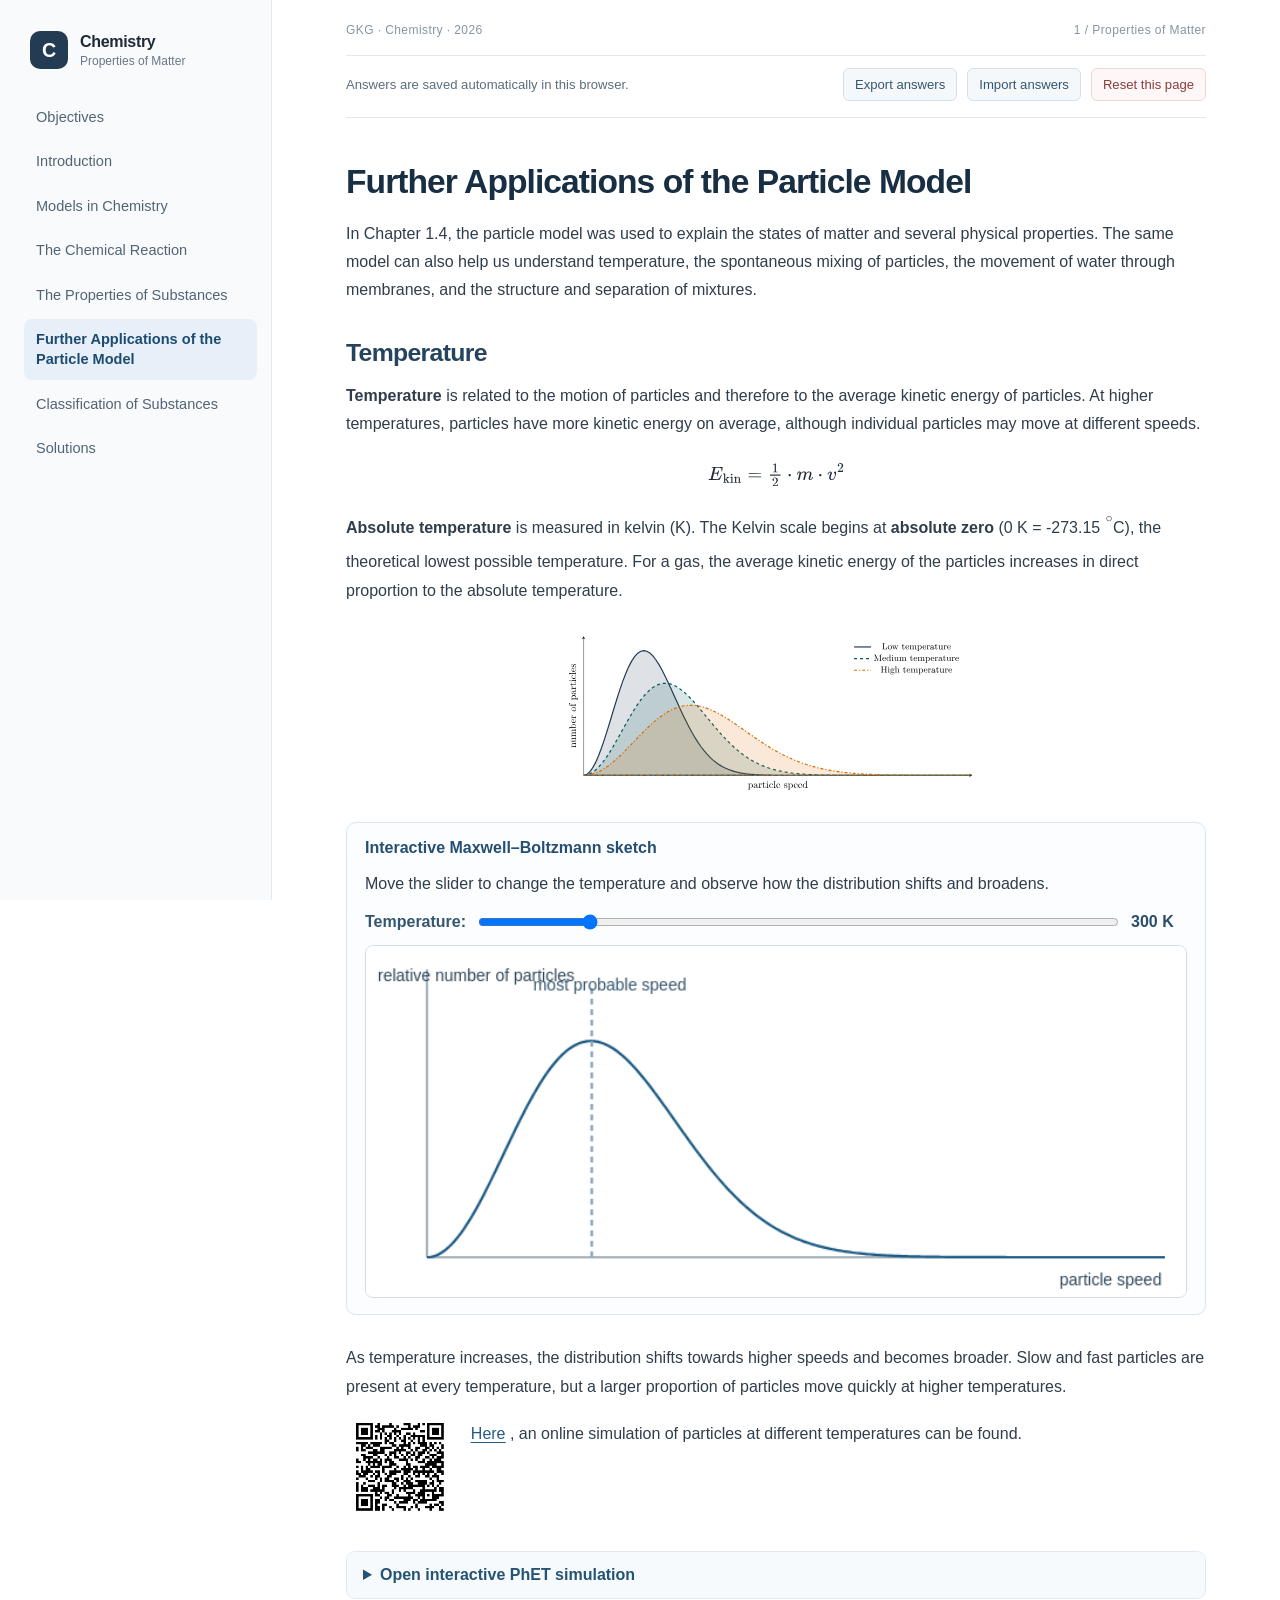
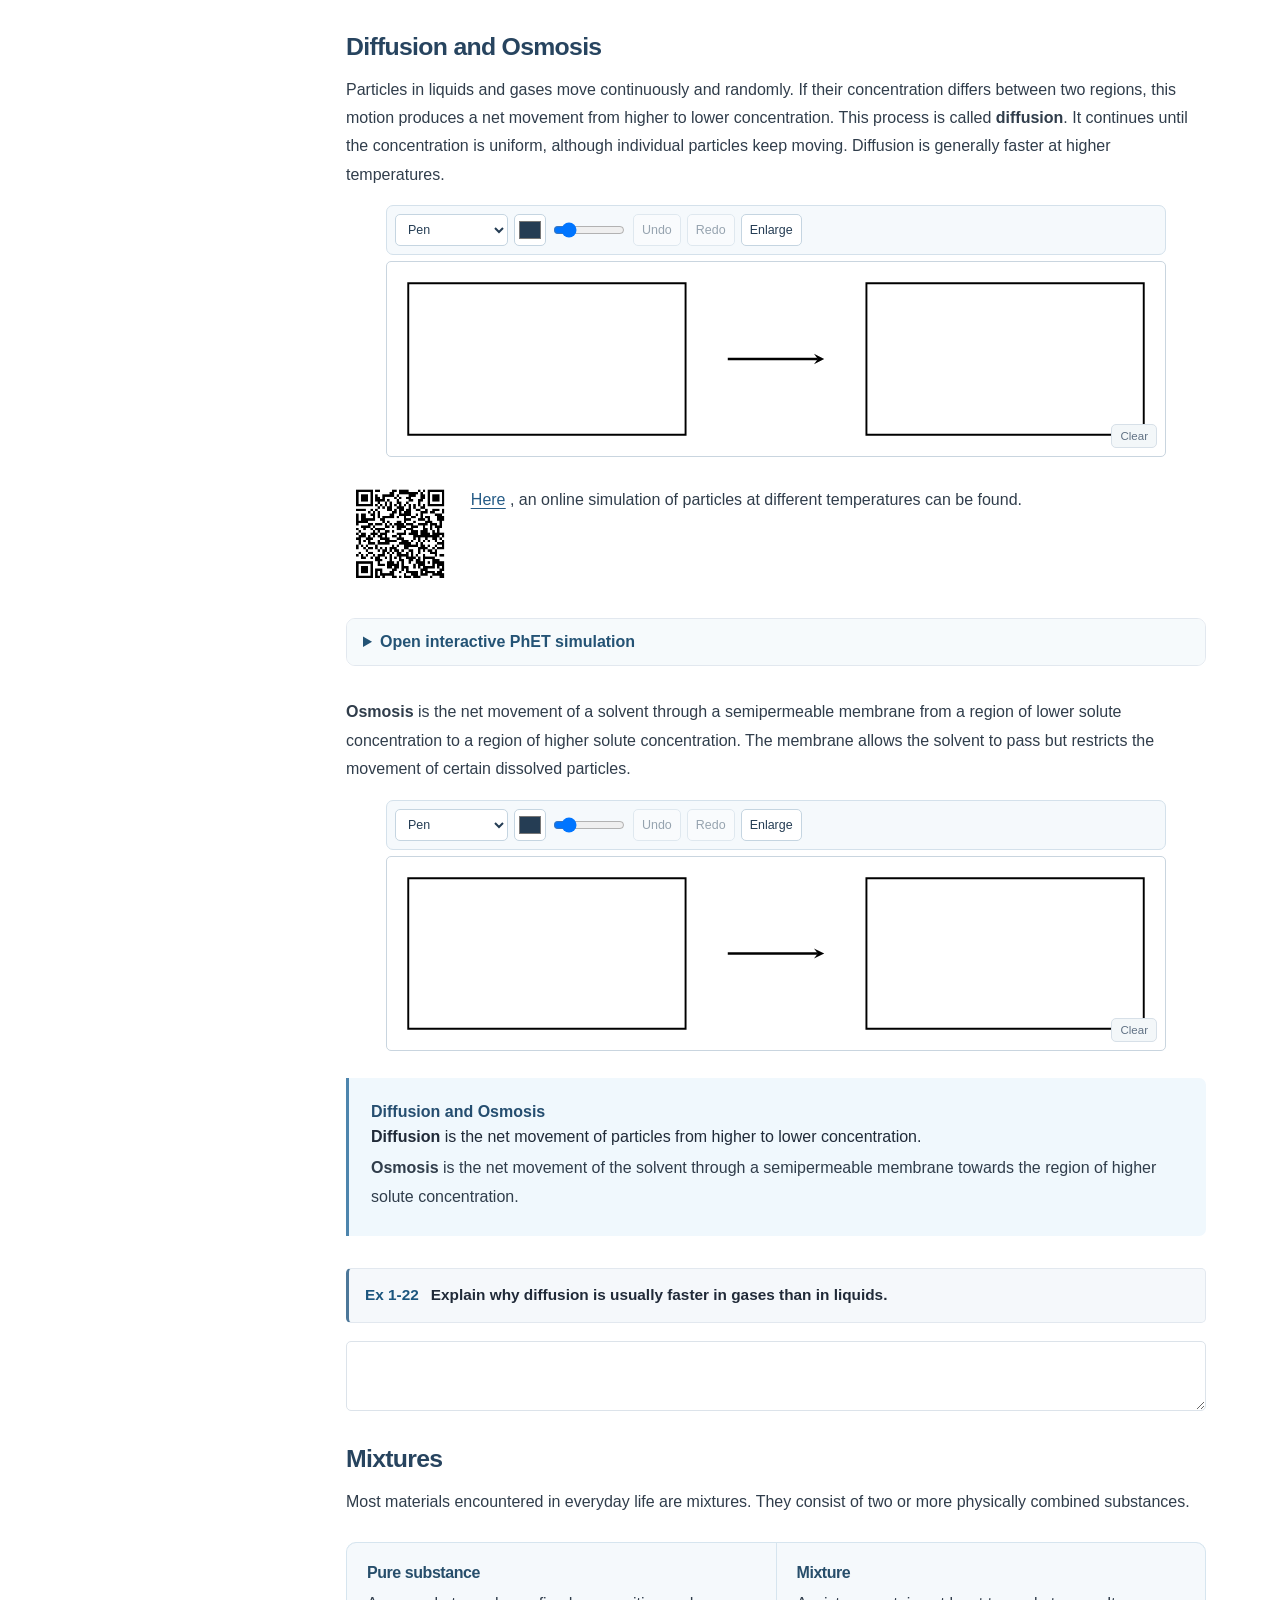
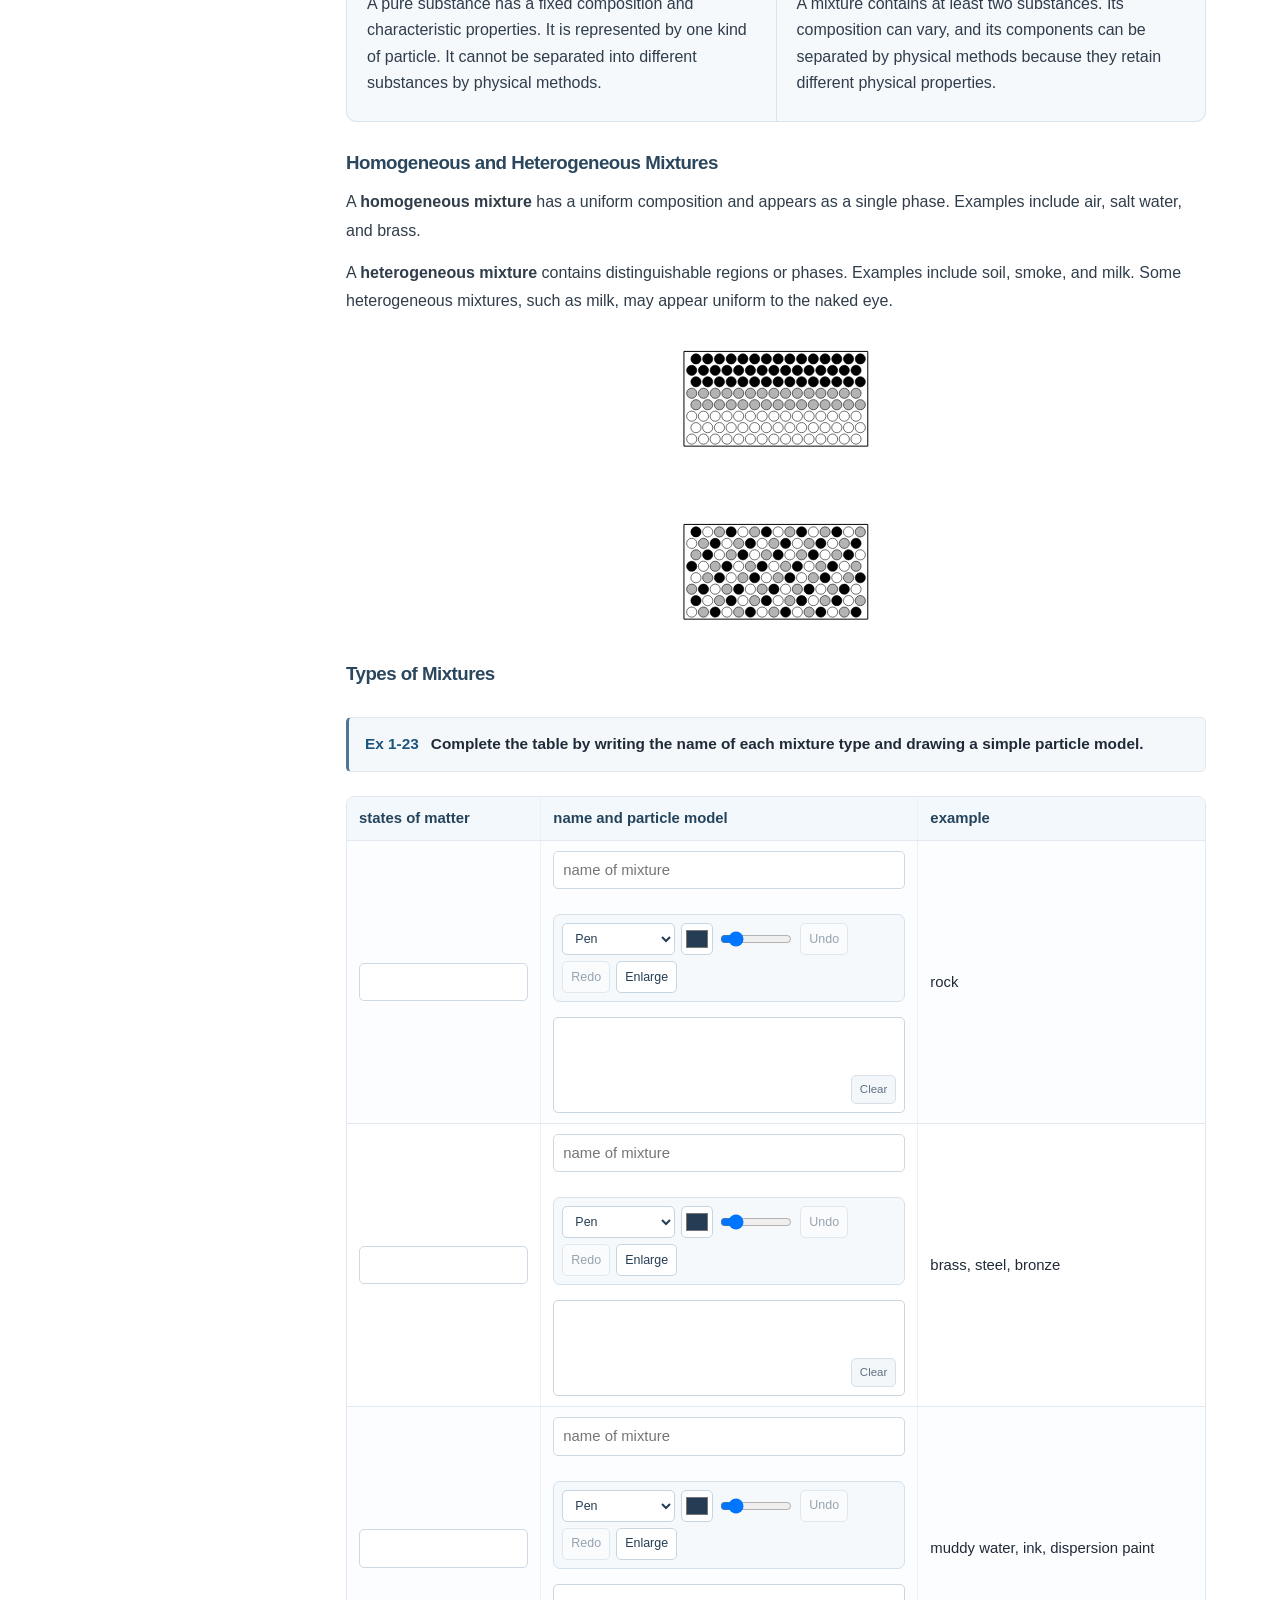
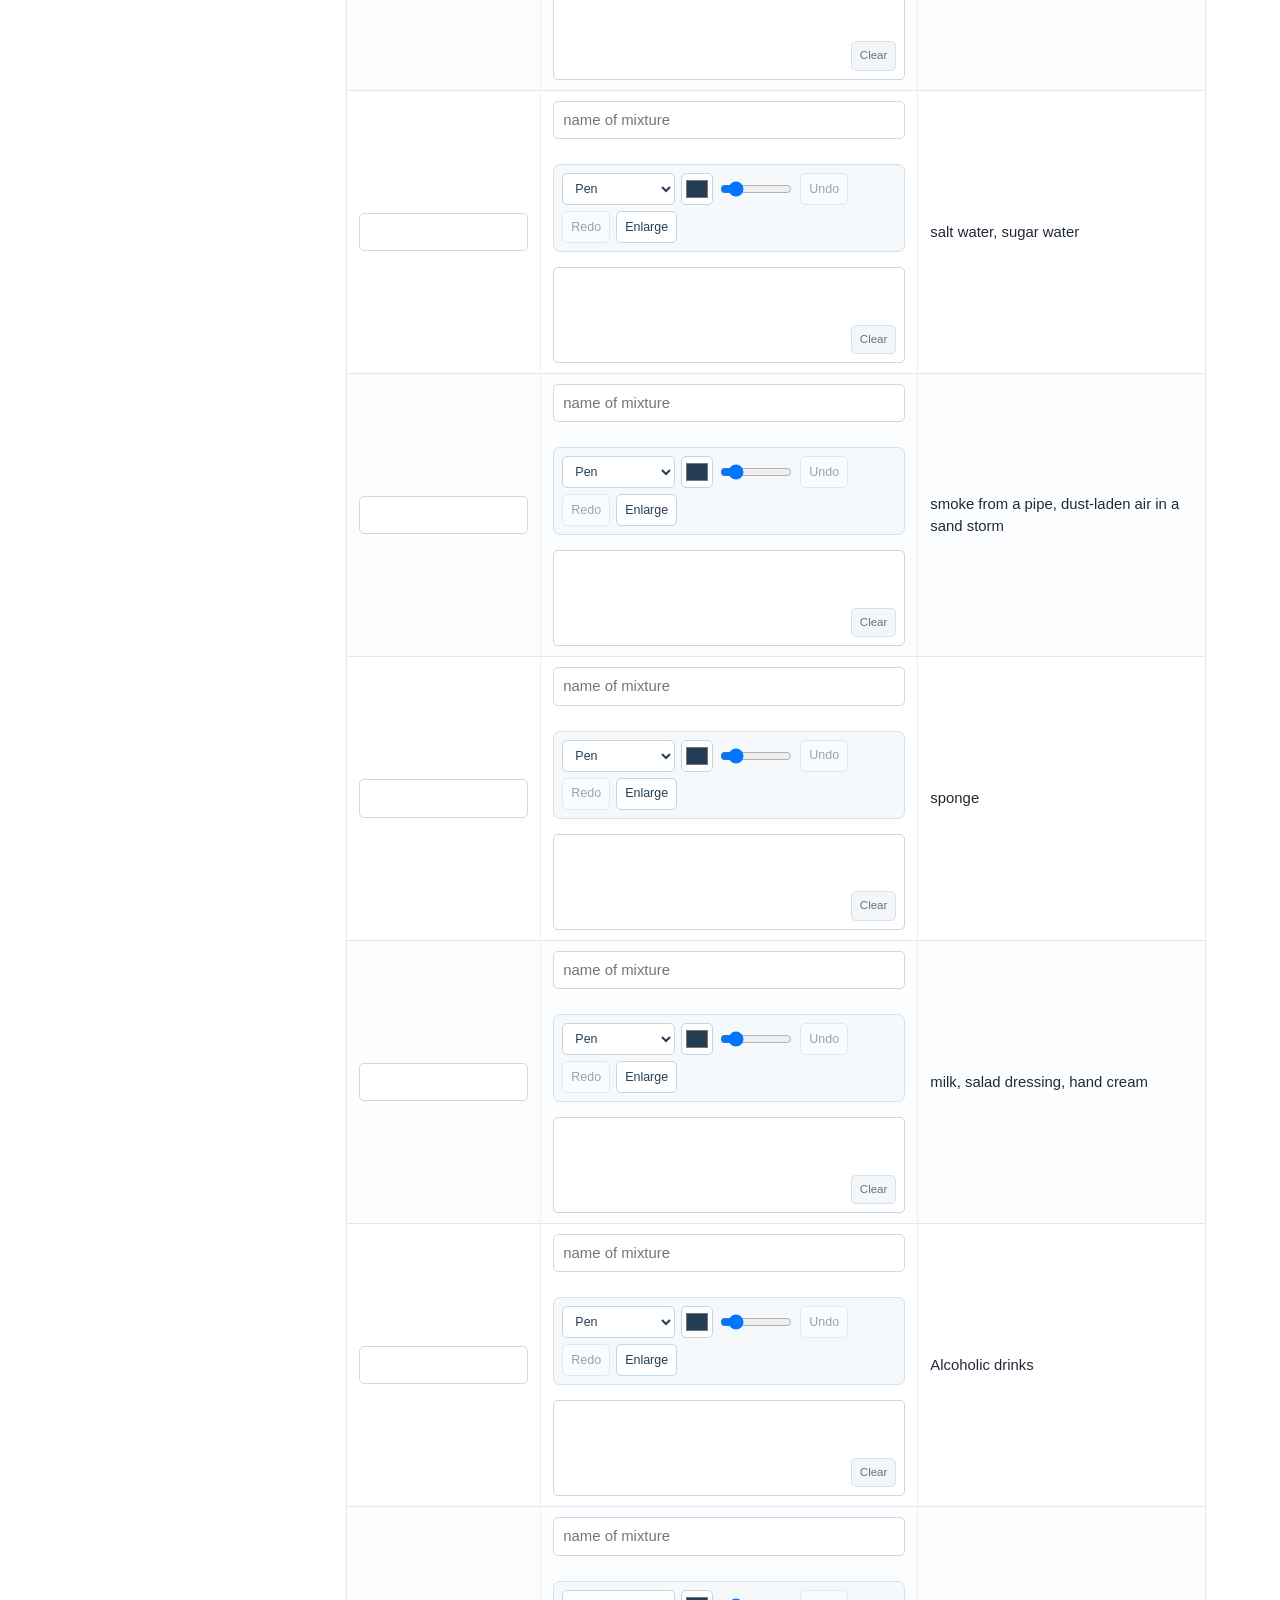
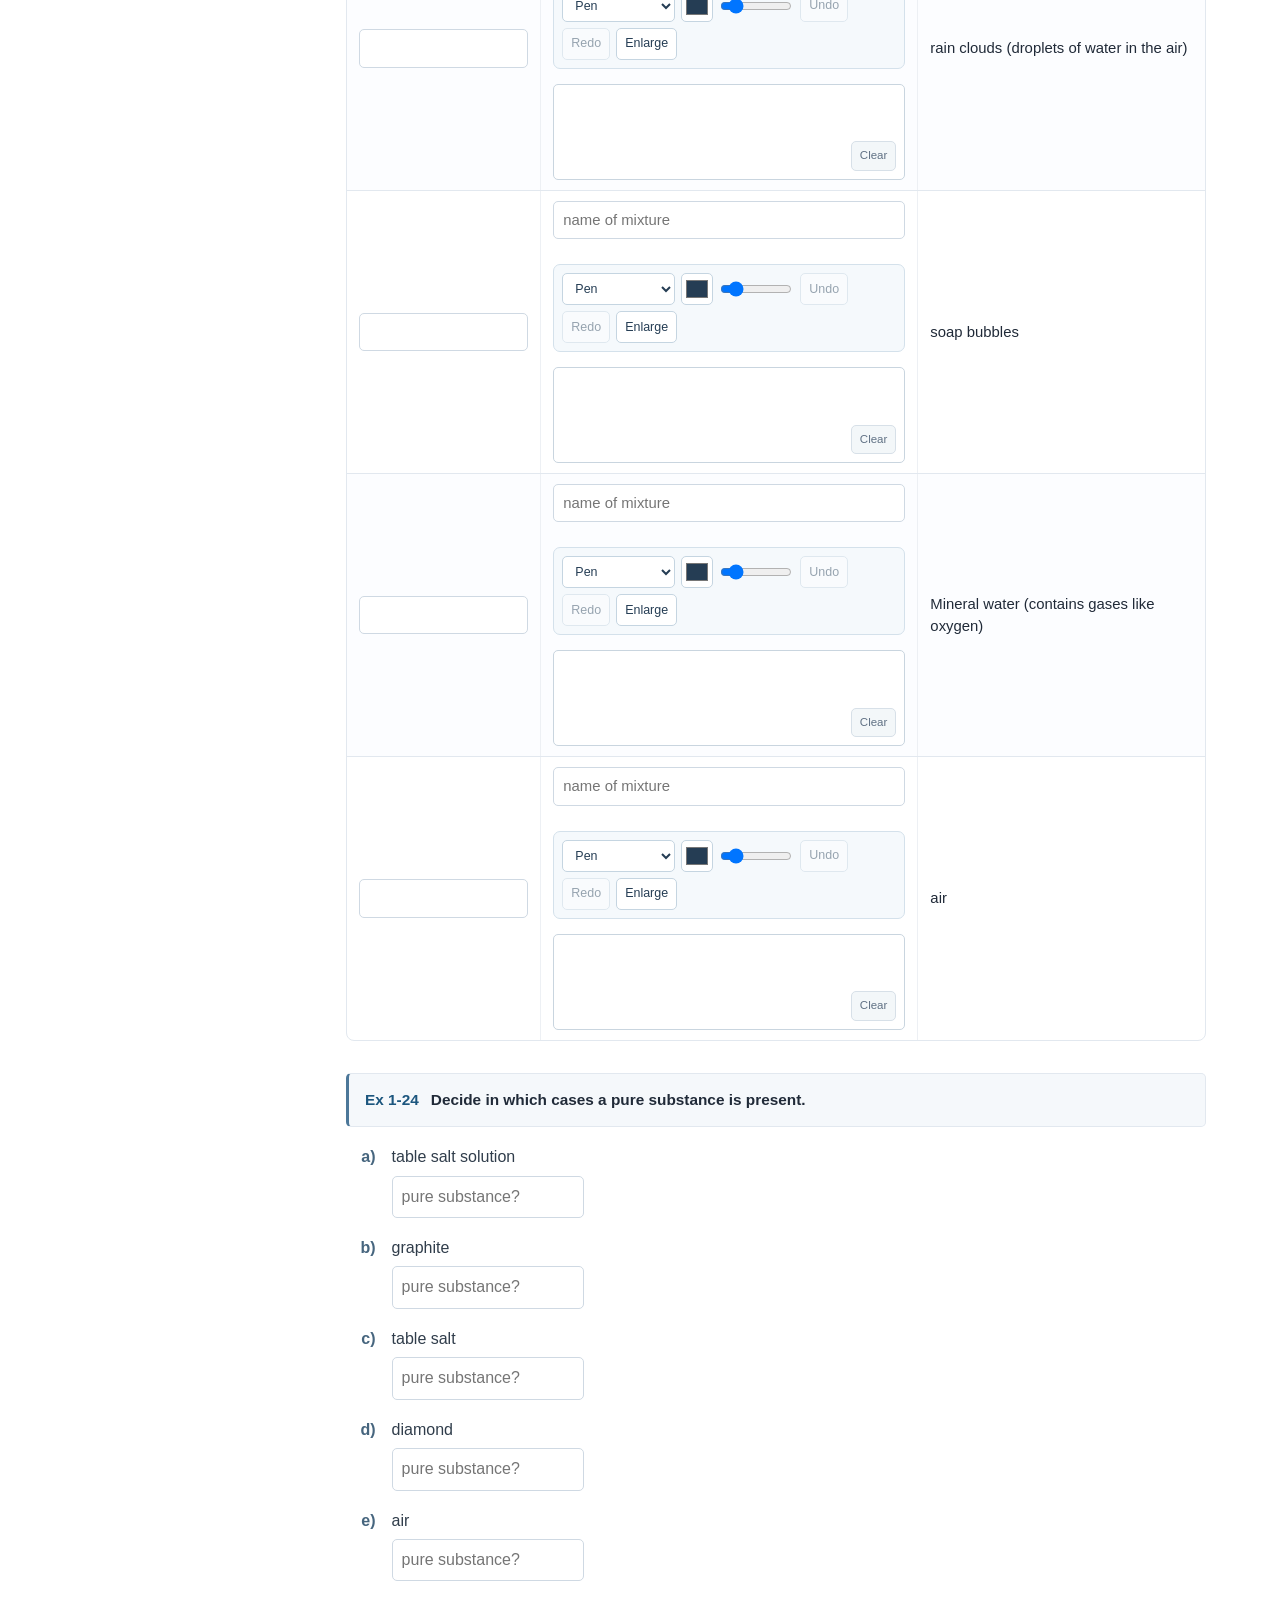
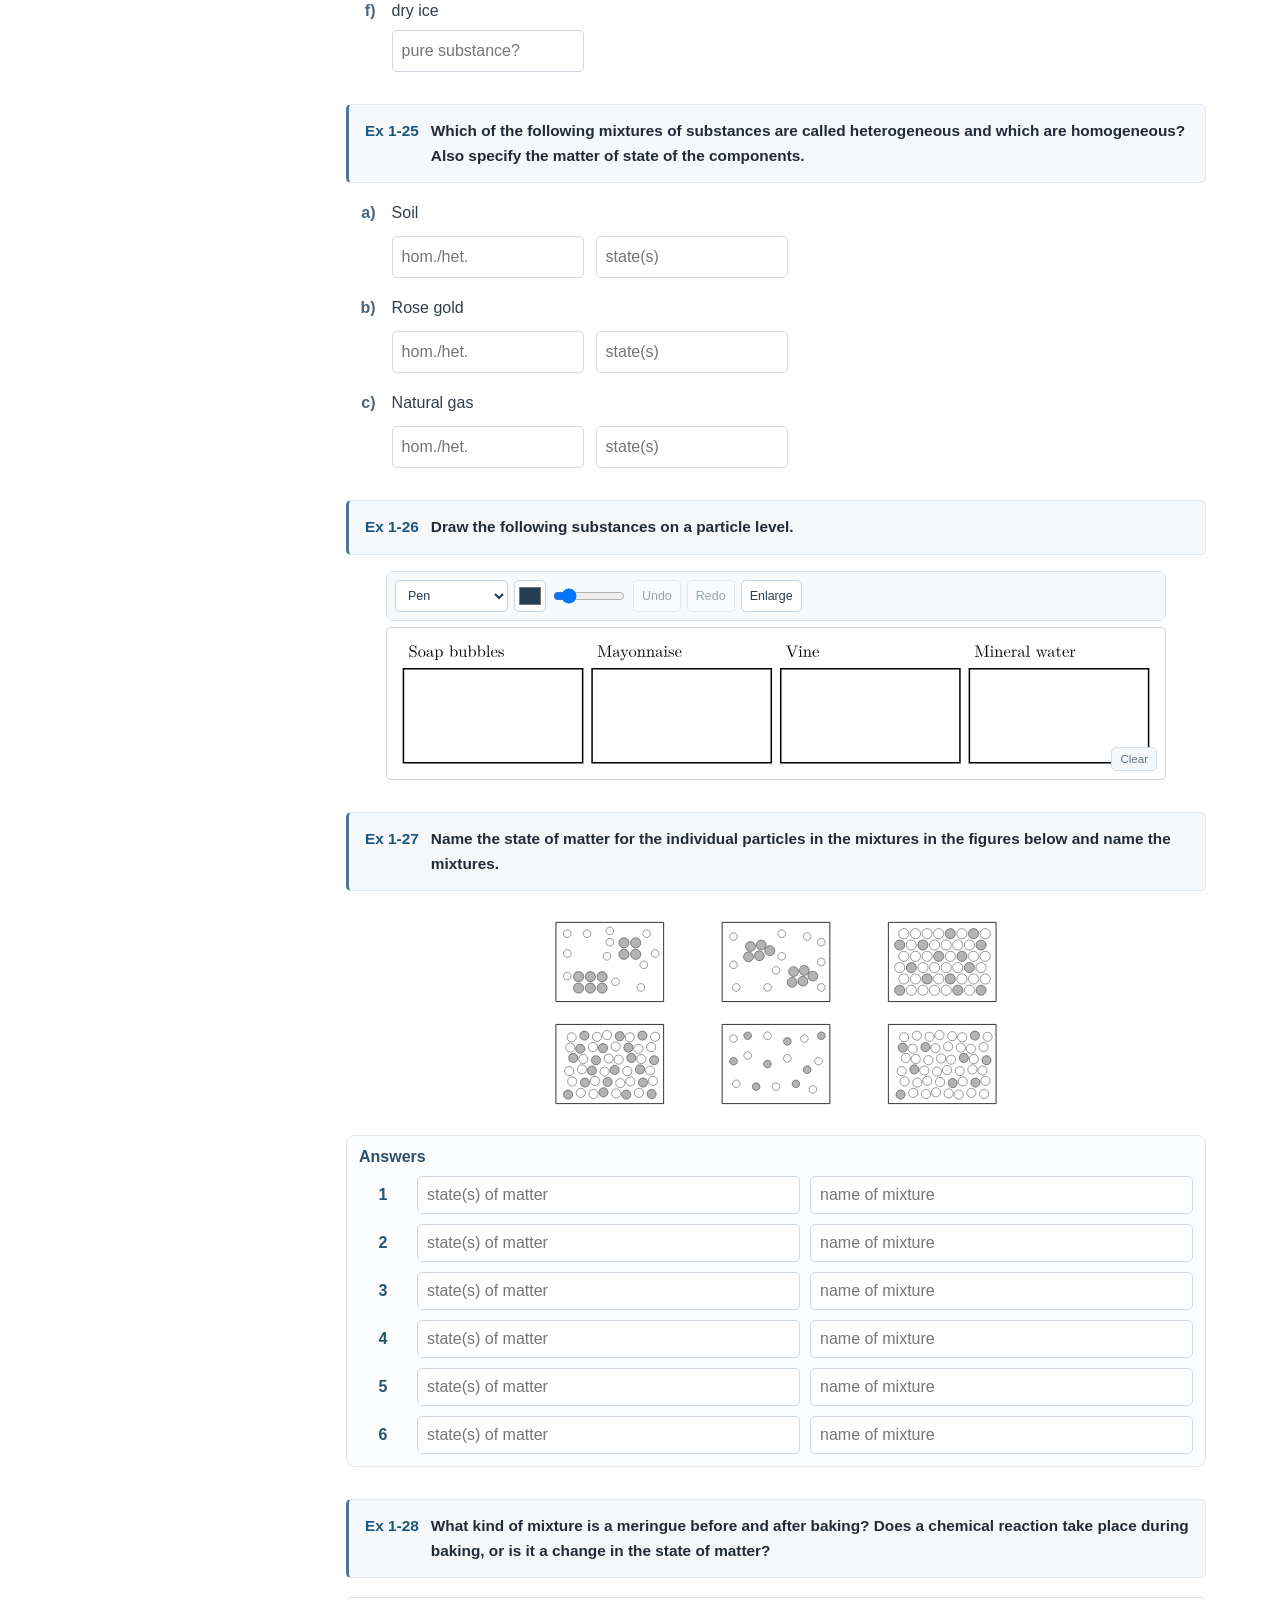
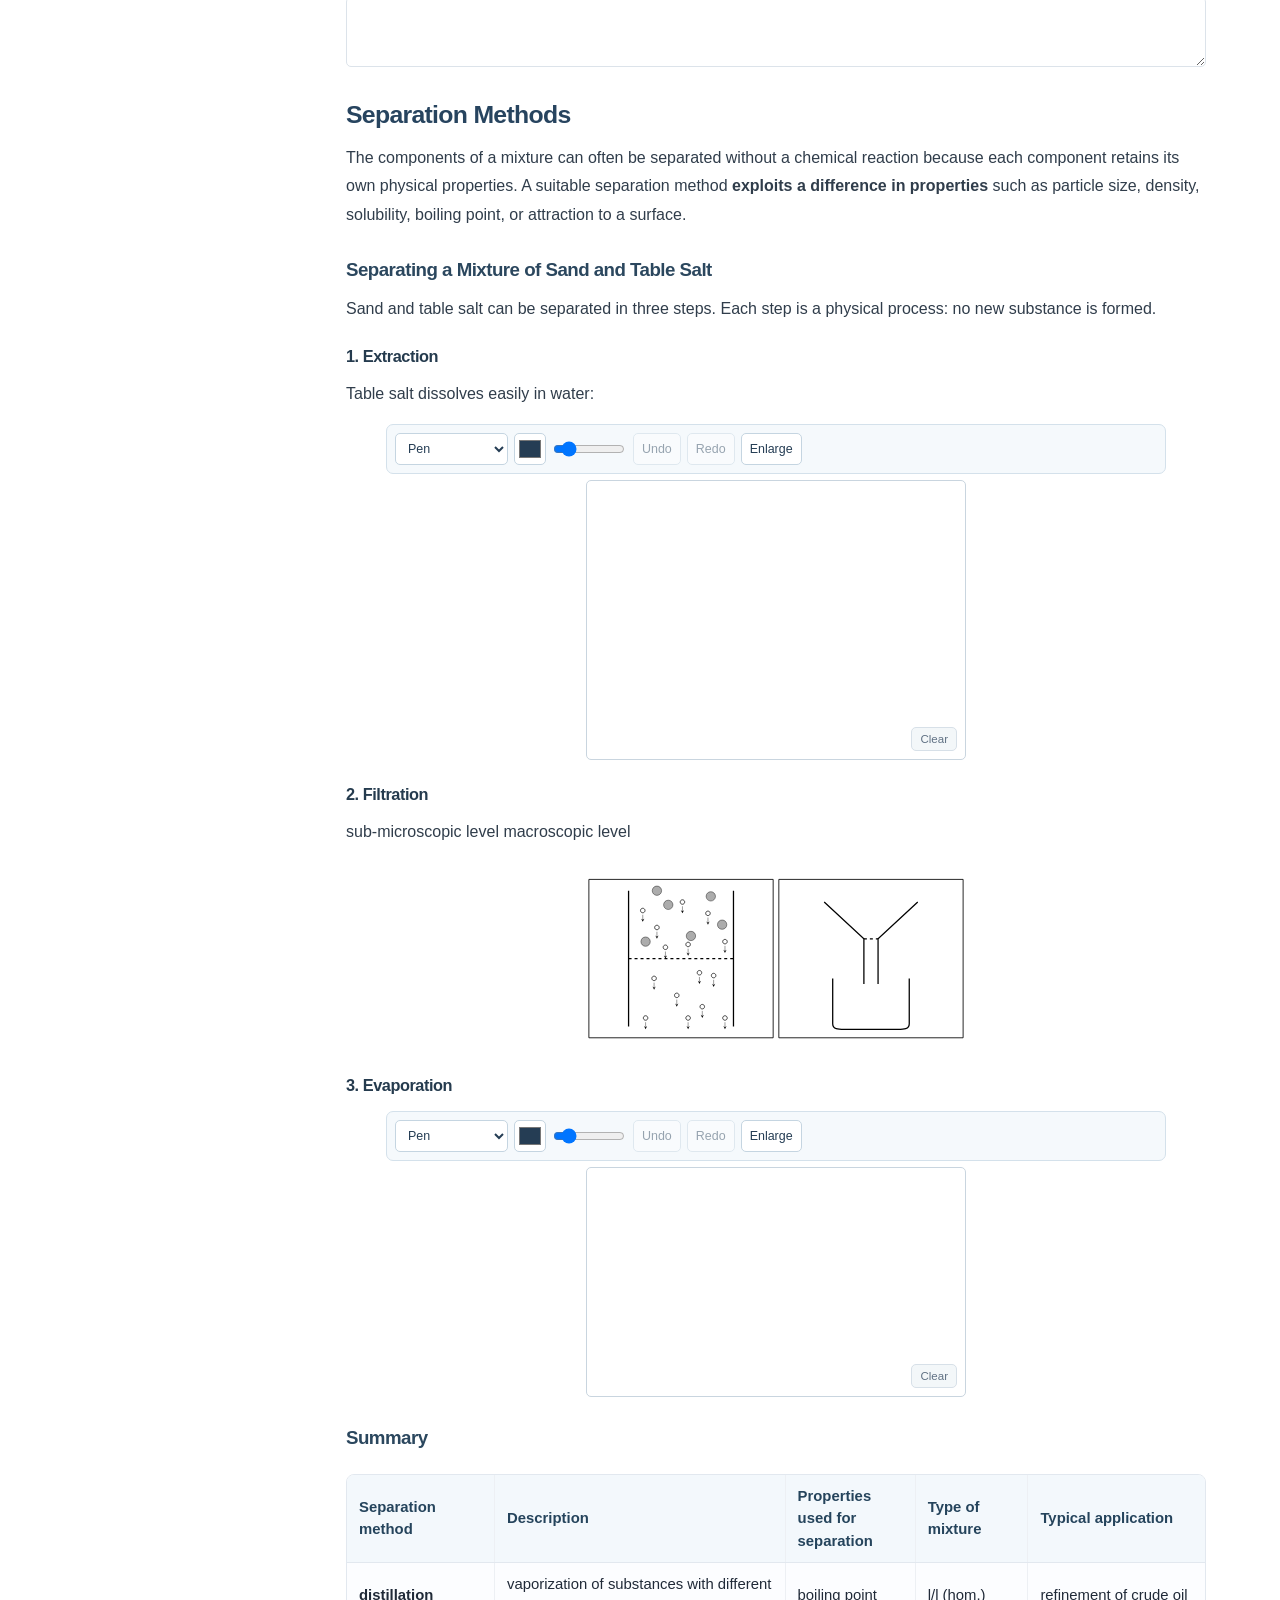
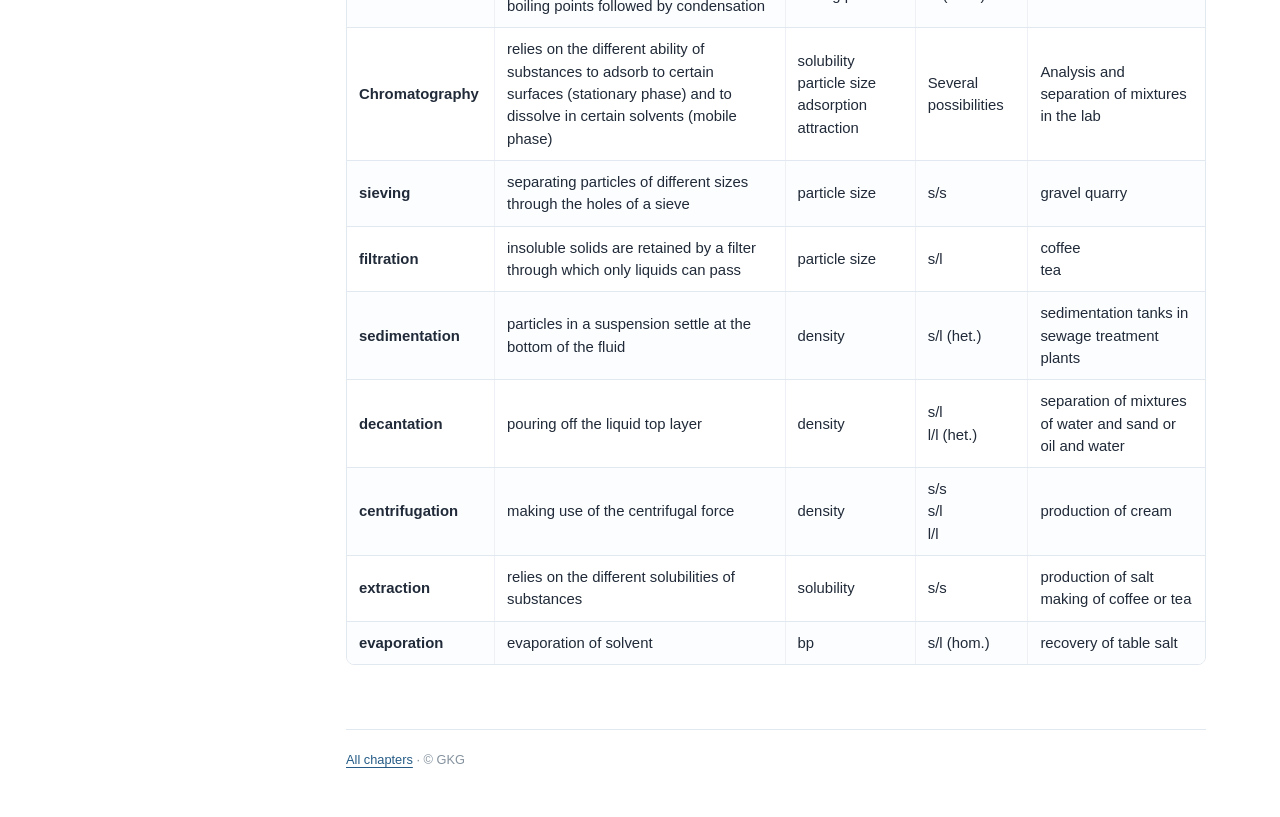
==== commit 0dcf1898: "Apply continuous exercise numbering in 05_particle_model_applications.html" ====
--- a/chapters/05_particle_model_applications.html
+++ b/chapters/05_particle_model_applications.html
@@ -17,7 +17,7 @@
 <div class="figure-area"><figure class="diagram"><img src="../assets/diagrams/DiffusionWorksheetFigure.svg" alt="" loading="lazy"></figure></div>
 <aside class="info-box"><p><div class="box-heading">Diffusion and Osmosis</div> <strong>Diffusion</strong> is the net movement of particles from higher to lower concentration.</p>
 <p><strong>Osmosis</strong> is the net movement of the solvent through a semipermeable membrane towards the region of higher solute concentration.</p></aside>
-<section class="exercise" id="ex-diff"><div class="exercise-title"><span class="exercise-number">Ex 1-23</span><div><strong>Explain why diffusion is usually faster in gases than in liquids.</strong></div></div></section>
+<section class="exercise" id="ex-diff"><div class="exercise-title"><span class="exercise-number">Ex 1-22</span><div><strong>Explain why diffusion is usually faster in gases than in liquids.</strong></div></div></section>
 <textarea class="answer-space" aria-label="Answer area" style="min-height:50px" spellcheck="false"></textarea>
 <h2 id="h-36-05_particle_model_applications" class="level-2">Mixtures</h2>
 <p>Most materials encountered in everyday life are mixtures. They consist of two or more physically combined substances.</p>
@@ -29,7 +29,7 @@
 <p><span class="math-static" data-tex="\qquad"><mjx-container class="MathJax" jax="SVG"><svg aria-label="\qquad" style="vertical-align: 0;" xmlns="http://www.w3.org/2000/svg" width="4.525ex" height="0.036ex" role="img" focusable="false" viewBox="0 0 2000 16"><g stroke="currentColor" fill="currentColor" stroke-width="0" transform="scale(1,-1)"><g data-mml-node="math"><g data-mml-node="mstyle"><g data-mml-node="mspace"></g></g></g></g></svg></mjx-container></span> </p>
 <figure class="diagram"><img src="../assets/diagrams/HomogeneousMixtureSketch.svg" alt="" loading="lazy"></figure></div>
 <h3 id="h-38-05_particle_model_applications" class="level-3">Types of Mixtures</h3>
-<section class="exercise" id="ex-mix-types"><div class="exercise-title"><span class="exercise-number">Ex 1-24</span><div>Complete the table by writing the name of each mixture type and drawing a simple particle model.</div></div></section>
+<section class="exercise" id="ex-mix-types"><div class="exercise-title"><span class="exercise-number">Ex 1-23</span><div>Complete the table by writing the name of each mixture type and drawing a simple particle model.</div></div></section>
 <div class="table-scroll"><table class="content-table"><tr><th>states of matter</th><th>name and particle model</th><th>example</th></tr>
 <tr><td></td><td></td><td>rock</td></tr>
 <tr><td></td><td></td><td>brass, steel, bronze</td></tr>
@@ -43,23 +43,22 @@
 <tr><td></td><td></td><td>soap bubbles</td></tr>
 <tr><td></td><td></td><td>Mineral water (contains gases like oxygen)</td></tr>
 <tr><td></td><td></td><td>air</td></tr></table></div>
-<section class="exercise" id="ex-mix-pure"><div class="exercise-title"><span class="exercise-number">Ex 1-25</span><div><strong>Decide in which cases a pure substance is present.</strong></div></div></section>
+<section class="exercise" id="ex-mix-pure"><div class="exercise-title"><span class="exercise-number">Ex 1-24</span><div><strong>Decide in which cases a pure substance is present.</strong></div></div></section>
 <ol class="exercise-parts" type="a"><li><p>table salt solution</p></li>
 <li><p>graphite</p></li>
 <li><p>table salt</p></li>
 <li><p>diamond</p></li>
 <li><p>air</p></li>
 <li><p>dry ice</p></li></ol>
-<section class="exercise" id="ex-mix-hethomo"><div class="exercise-title"><span class="exercise-number">Ex 1-26</span><div><strong>Which of the following mixtures of substances are called heterogeneous and which are homogeneous? Also specify the matter of state of the components.</strong></div></div></section>
+<section class="exercise" id="ex-mix-hethomo"><div class="exercise-title"><span class="exercise-number">Ex 1-25</span><div><strong>Which of the following mixtures of substances are called heterogeneous and which are homogeneous? Also specify the matter of state of the components.</strong></div></div></section>
 <ol class="exercise-parts" type="a"><li><p>Soil</p></li>
 <li><p>Rose gold</p></li>
 <li><p>Natural gas</p></li></ol>
-<section class="exercise" id="ex-number-27"><div class="exercise-title"><span class="exercise-number">Ex 1-27</span><div><strong>Draw the following substances on a particle level</strong><strong>.</strong></div></div></section>
+<section class="exercise" id="ex-number-27"><div class="exercise-title"><span class="exercise-number">Ex 1-26</span><div><strong>Draw the following substances on a particle level</strong><strong>.</strong></div></div></section>
 <div class="figure-area"><figure class="diagram"><img src="../assets/diagrams/MixtureDrawingWorksheetFigure.svg" alt="" loading="lazy"></figure></div>
-<section class="exercise" id="ex-mix-assign"><div class="exercise-title"><span class="exercise-number">Ex 1-28</span><div><strong>Name the state of matter for the individual particles in the mixtures in the figures below and name the mixtures.</strong></div></div></section>
+<section class="exercise" id="ex-mix-assign"><div class="exercise-title"><span class="exercise-number">Ex 1-27</span><div><strong>Name the state of matter for the individual particles in the mixtures in the figures below and name the mixtures.</strong></div></div></section>
 <figure class="diagram"><img src="../assets/diagrams/ExerciseOneTwentySevenMixturesFigure.svg" alt="" loading="lazy"></figure>
-<section class="exercise" id="ex-irgend"><div class="exercise-title"><span class="exercise-number">Ex 1-29</span><div>balbalbal</div></div></section>
-<section class="exercise" id="ex-mix-meri"><div class="exercise-title"><span class="exercise-number">Ex 1-30</span><div><strong>What kind of mixture is a </strong>meringue<strong> before and after baking? Does a chemical reaction take place during baking, or is it a change in the state of matter?</strong></div></div></section>
+<section class="exercise" id="ex-mix-meri"><div class="exercise-title"><span class="exercise-number">Ex 1-28</span><div><strong>What kind of mixture is a </strong>meringue<strong> before and after baking? Does a chemical reaction take place during baking, or is it a change in the state of matter?</strong></div></div></section>
 <textarea class="answer-space" aria-label="Answer area" style="min-height:50px" spellcheck="false"></textarea>
 <h2 id="h-39-05_particle_model_applications" class="level-2">Separation Methods</h2>
 <p>The components of a mixture can often be separated without a chemical reaction because each component retains its own physical properties. A suitable separation method <strong>exploits a difference in properties</strong> such as particle size, density, solubility, boiling point, or attraction to a surface.</p>
--- a/css/style.css
+++ b/css/style.css
@@ -69,3 +69,58 @@
 @media(max-width:950px){.matching-widget{grid-template-columns:1fr;}.matching-center{order:-1;}.figure-input-overlay .overlay-textarea{position:static;width:100%;min-height:46px;margin:8px 0 0;}.annotation-board{max-width:100%;}.worksheet-toolbar{align-items:flex-start;}}
 @media(max-width:640px){.response-row{grid-template-columns:1fr;}.response-label{text-align:left;}.toolbar-controls{width:100%;}.toolbar-button{flex:1 1 140px;}}
 @media print{.worksheet-toolbar,.toolbar-button,.matching-center,.boltzmann-widget{display:none !important;}.blank-input,.overlay-textarea{border:1px solid #bfc9d2;}}
+
+
+/* Interactive tools (phase 1) */
+.drawing-tools{display:flex;flex-wrap:wrap;align-items:center;gap:6px;padding:8px;background:#f5f9fc;border:1px solid #d4e1eb;border-radius:7px;margin:1rem auto 0;max-width:780px;color:#253d54;}
+.drawing-tools select,.drawing-tools button,.drawing-tools input[type="text"],.dialog-close{font:inherit;font-size:.78rem;background:#fff;color:#253d54;border:1px solid #c5d5e1;border-radius:5px;padding:5px 8px;min-height:32px;max-width:100%;}
+.drawing-tools button,.dialog-close,.particle-swatch{cursor:pointer;}
+.drawing-tools button:hover,.dialog-close:hover{background:#e6f1f8;}
+.drawing-tools button:disabled{opacity:.45;cursor:default;}
+.drawing-settings,.particle-shades{display:flex;align-items:center;gap:5px;flex-wrap:wrap;}
+.drawing-settings [hidden]{display:none!important;}
+.drawing-settings input[type="range"]{width:72px;max-width:100%;}
+.drawing-settings input[type="color"]{width:32px;height:32px;padding:2px;border:1px solid #c5d5e1;border-radius:5px;background:white;}
+.drawing-settings input[type="text"]{width:125px;}
+.drawing-tools .particle-swatch{width:24px;height:24px;min-height:24px;flex:0 0 24px;padding:0;border:1px solid #555;border-radius:50%;}
+.drawing-tools .particle-swatch[aria-pressed="true"]{outline:2px solid #3478ad;outline-offset:2px;}
+.drawing-tools+.drawing-wrap{margin-top:6px;}
+.drawing-tools:focus-within,.zoomable-image:focus-visible,.match-item:focus-visible{outline:2px solid #3478ad;outline-offset:2px;}
+.drawing-dialog,.image-lightbox{width:min(94vw,1080px);max-width:none;max-height:92vh;overflow:auto;padding:18px;border:1px solid #b7cad9;border-radius:10px;background:#fff;color:#253d54;box-shadow:0 15px 60px #0004;}
+.drawing-dialog::backdrop,.image-lightbox::backdrop{background:rgba(19,35,51,.68);}
+.drawing-dialog .drawing-tools,.drawing-dialog .drawing-wrap{width:100%;max-width:none;}
+.drawing-dialog .drawing-wrap{margin:8px auto 0;}
+.drawing-dialog .annotation-board{max-width:none;}
+.drawing-dialog .draw-canvas:not(.overlay-canvas){width:100%;height:auto;}
+.dialog-close{font-size:.87rem;font-weight:600;}
+.zoomable-image{cursor:zoom-in;}
+.image-zoom-controls{display:flex;flex-wrap:wrap;gap:12px;align-items:center;justify-content:space-between;margin-bottom:10px;}
+.image-zoom-controls label{display:flex;align-items:center;gap:8px;}
+.zoom-image-area{overflow:auto;max-height:76vh;background:#f6f8fa;border:1px solid #d7e1e8;border-radius:5px;text-align:center;}
+.zoom-image-area img{display:block;max-width:none!important;max-height:none!important;height:auto;margin:0 auto;}
+.matching-widget{position:relative;grid-template-columns:minmax(0,1fr) minmax(32px,12%) minmax(0,1fr);gap:10px;align-items:start;}
+.matching-gap{min-width:0;min-height:1px;}
+.matching-center{grid-column:1/-1;grid-row:auto;display:flex;align-items:center;flex-wrap:wrap;gap:10px;}
+.matching-status{flex:1 1 200px;}
+.matching-connections{flex:1 1 100%;min-height:0;}
+.matching-column{position:relative;z-index:2;min-width:0;}
+.matching-lines{position:absolute;inset:0;width:100%;height:100%;pointer-events:none;z-index:1;overflow:visible;}
+.match-item{position:relative;min-width:0;width:100%;touch-action:none;overflow-wrap:anywhere;cursor:pointer;}
+.match-item.matched{border-color:#8ab5d1;background:#edf6fc;}
+.match-item.active{border-color:#3478ad;background:#e3f1fb;box-shadow:0 0 0 1px #3478ad;}
+.match-item[data-side="left"]::after,.match-item[data-side="right"]::before{content:"";position:absolute;top:50%;width:10px;height:10px;border:1.5px solid #fff;border-radius:50%;background:#3478ad;transform:translateY(-50%);}
+.match-item[data-side="left"]::after{right:-6px;}
+.match-item[data-side="right"]::before{left:-6px;}
+.match-body{min-width:0;}
+.match-body img{max-width:100%;height:auto;}
+.connection-chip{cursor:pointer;}
+.connection-chip:hover{background:#d9eaf5;}
+@media(max-width:650px){
+  .matching-widget{grid-template-columns:minmax(0,1fr) 28px minmax(0,1fr);gap:6px;}
+  .match-item{padding:7px 6px;gap:4px;font-size:.79rem;min-height:48px;}
+  .match-badge{min-width:20px;height:20px;font-size:.72rem;}
+  .matching-center{padding:9px;}
+  .drawing-tools{gap:4px;padding:6px;}
+  .drawing-tools select,.drawing-tools button{font-size:.72rem;padding:4px 6px;}
+  .drawing-dialog,.image-lightbox{width:96vw;padding:10px;}
+}
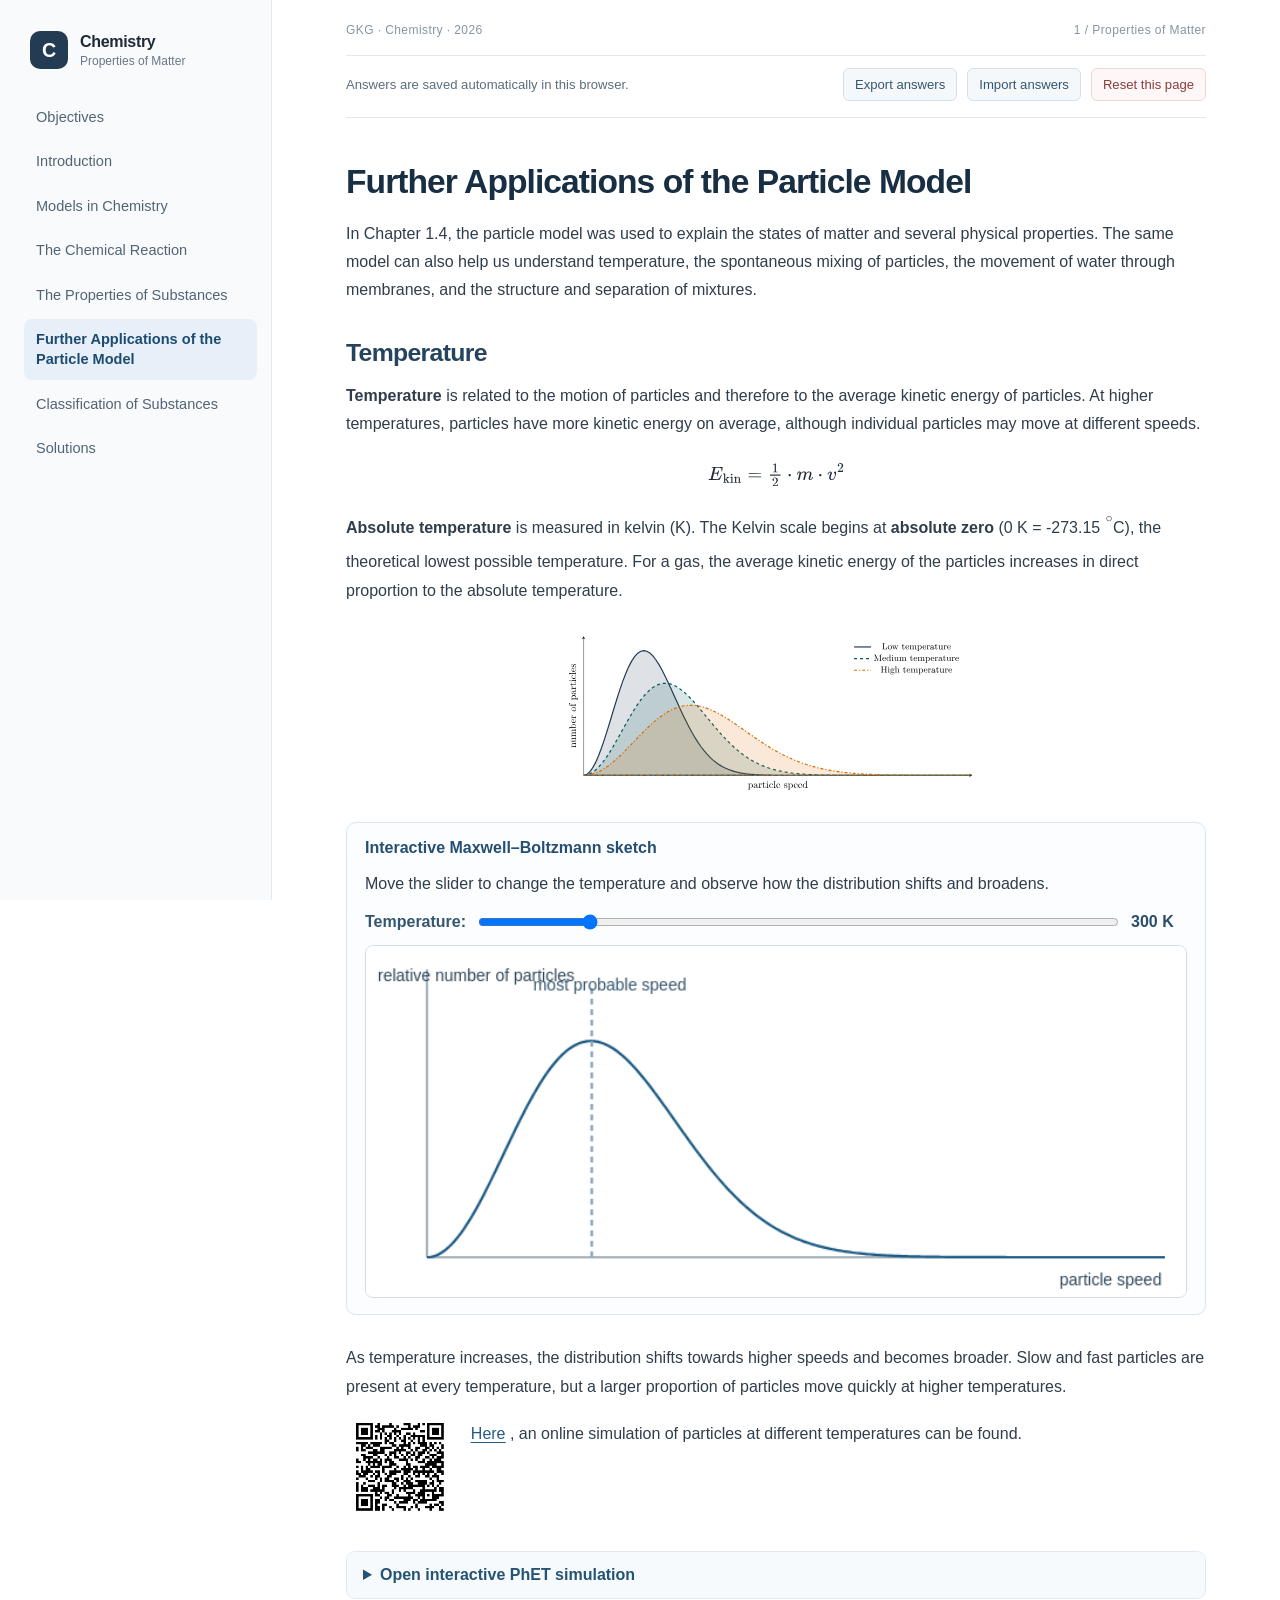
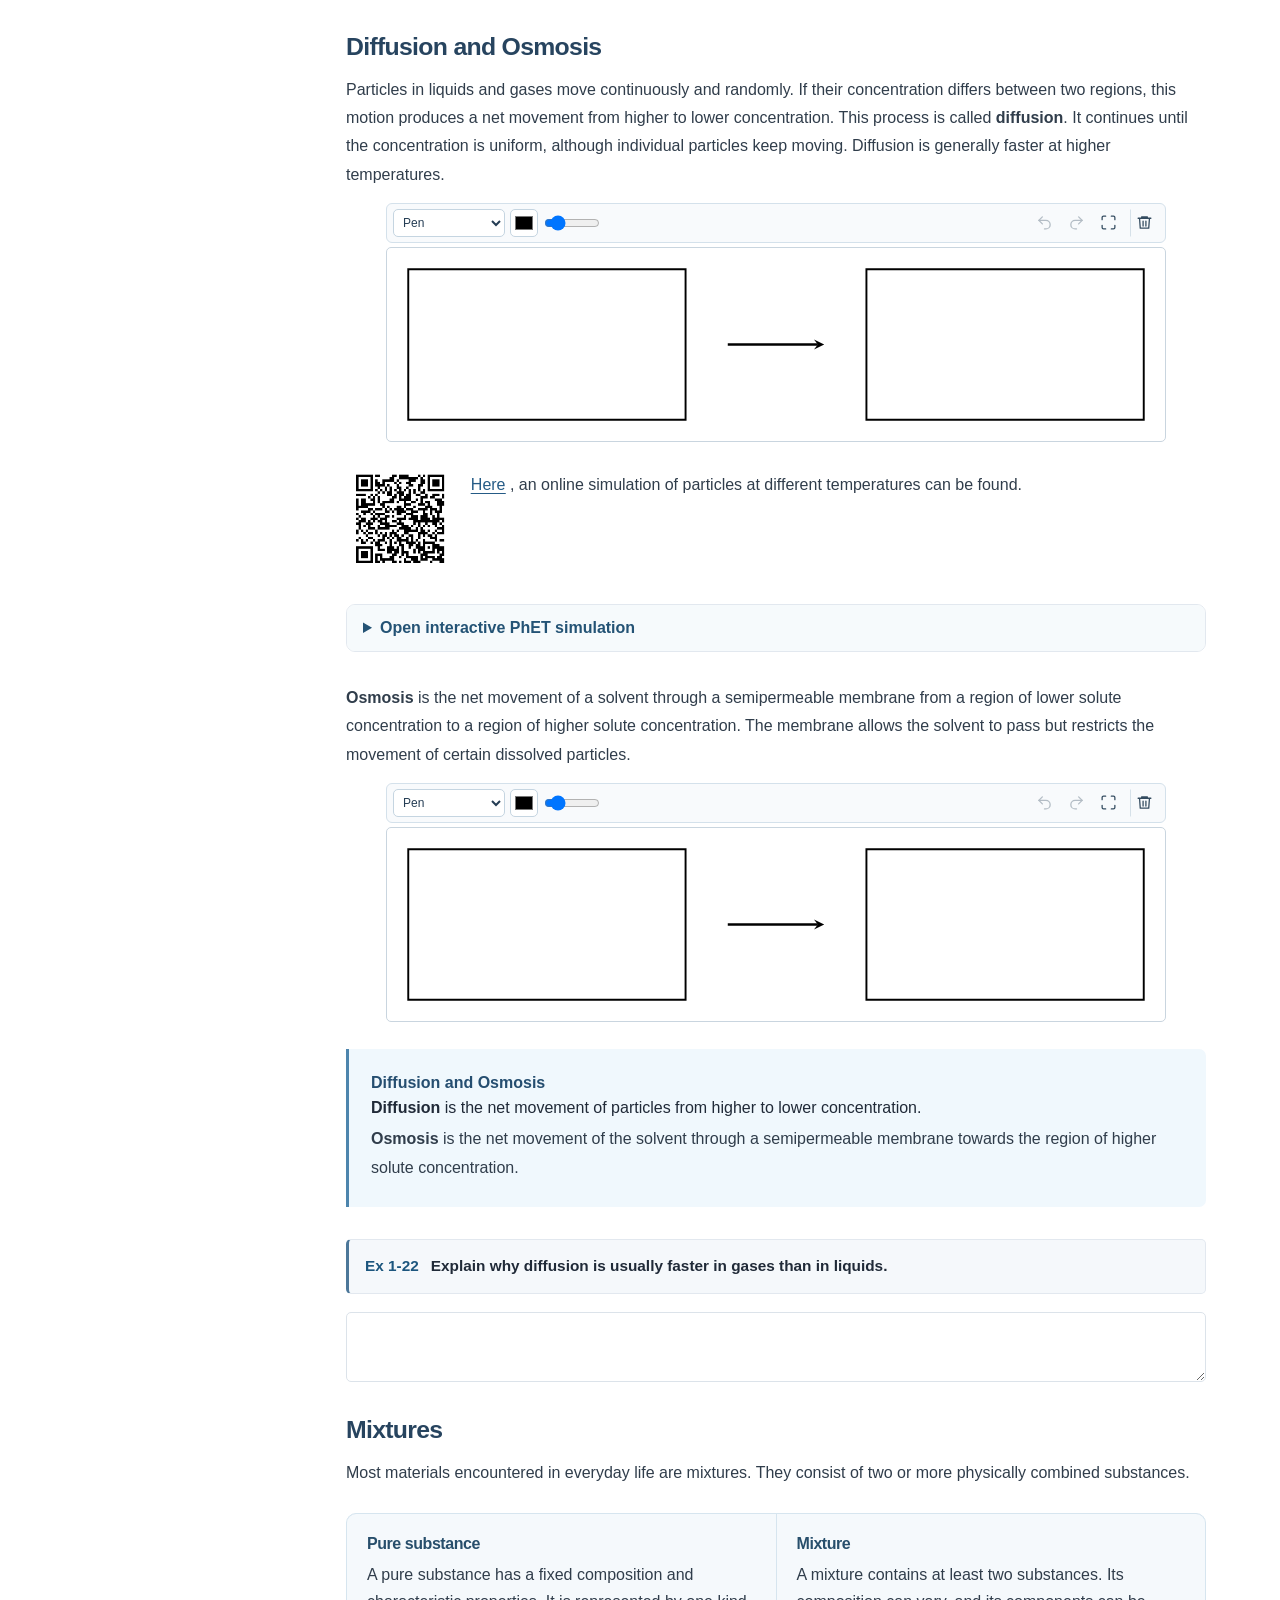
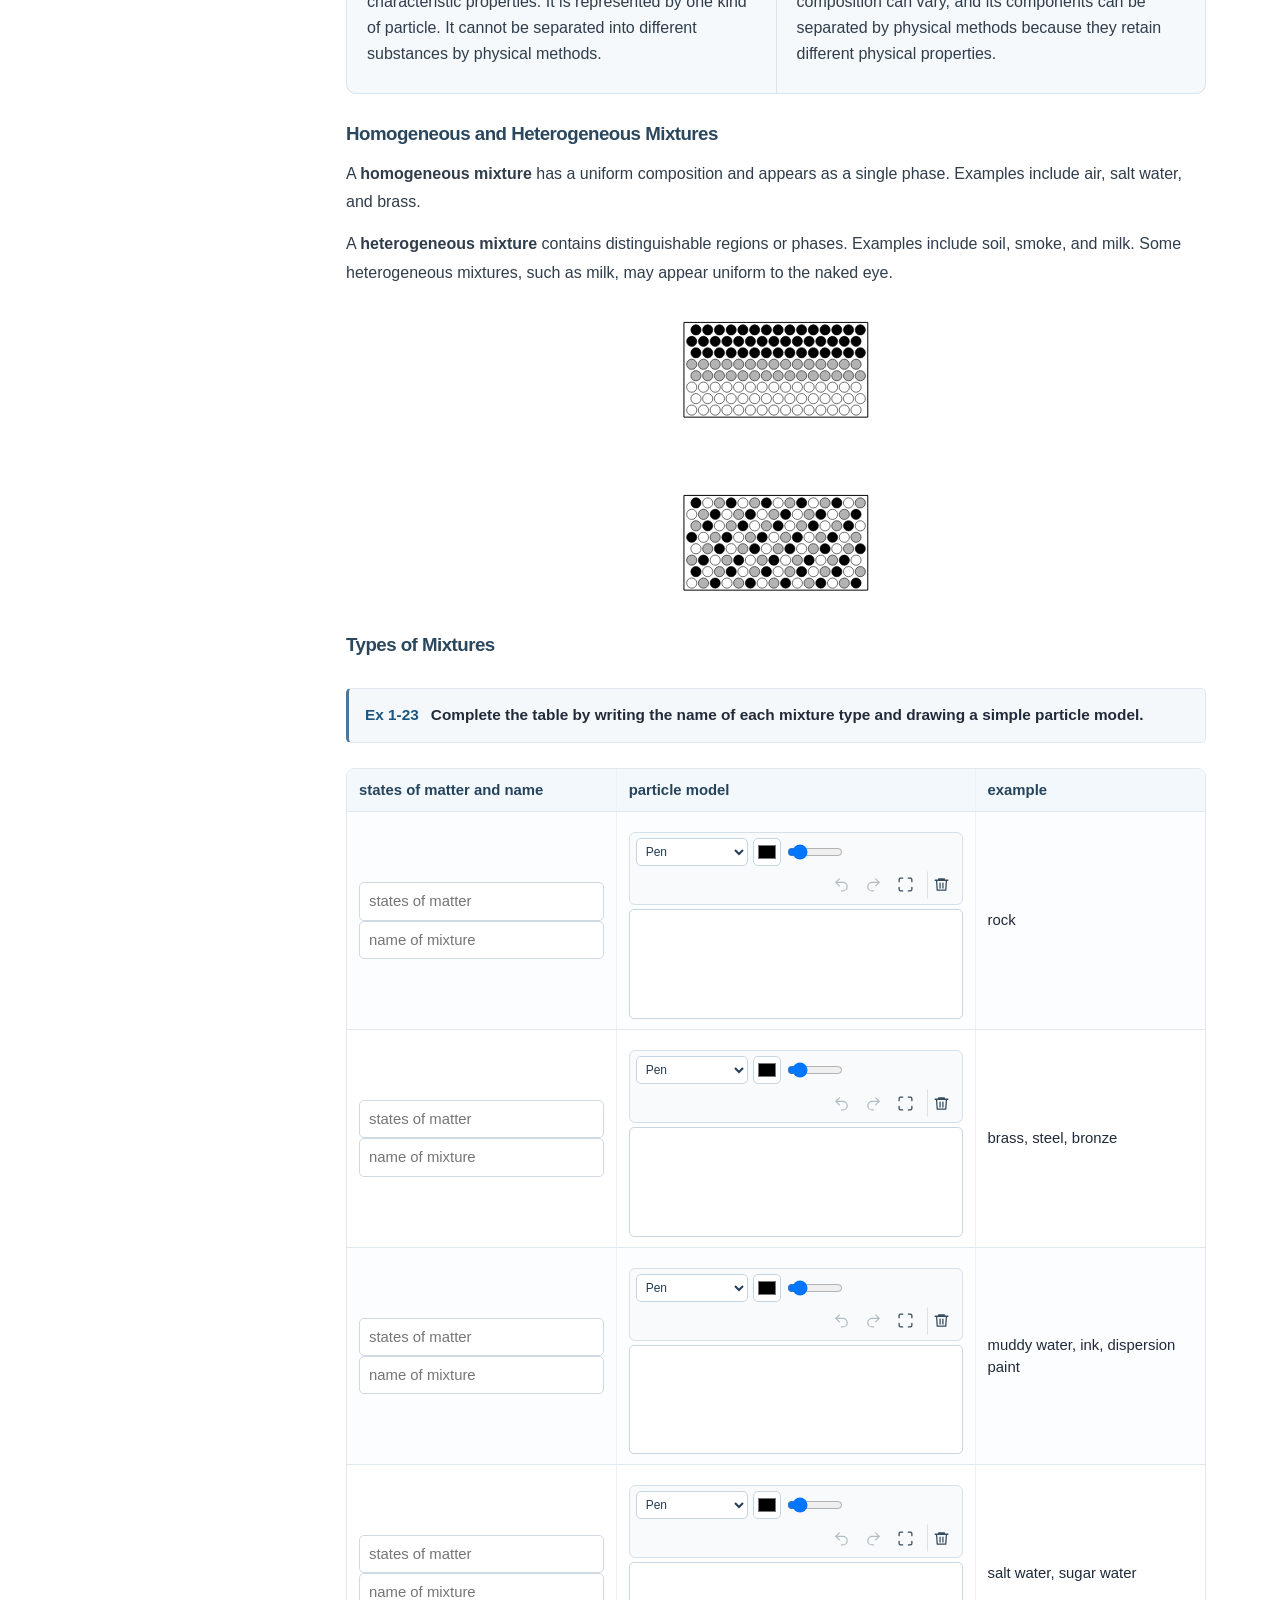
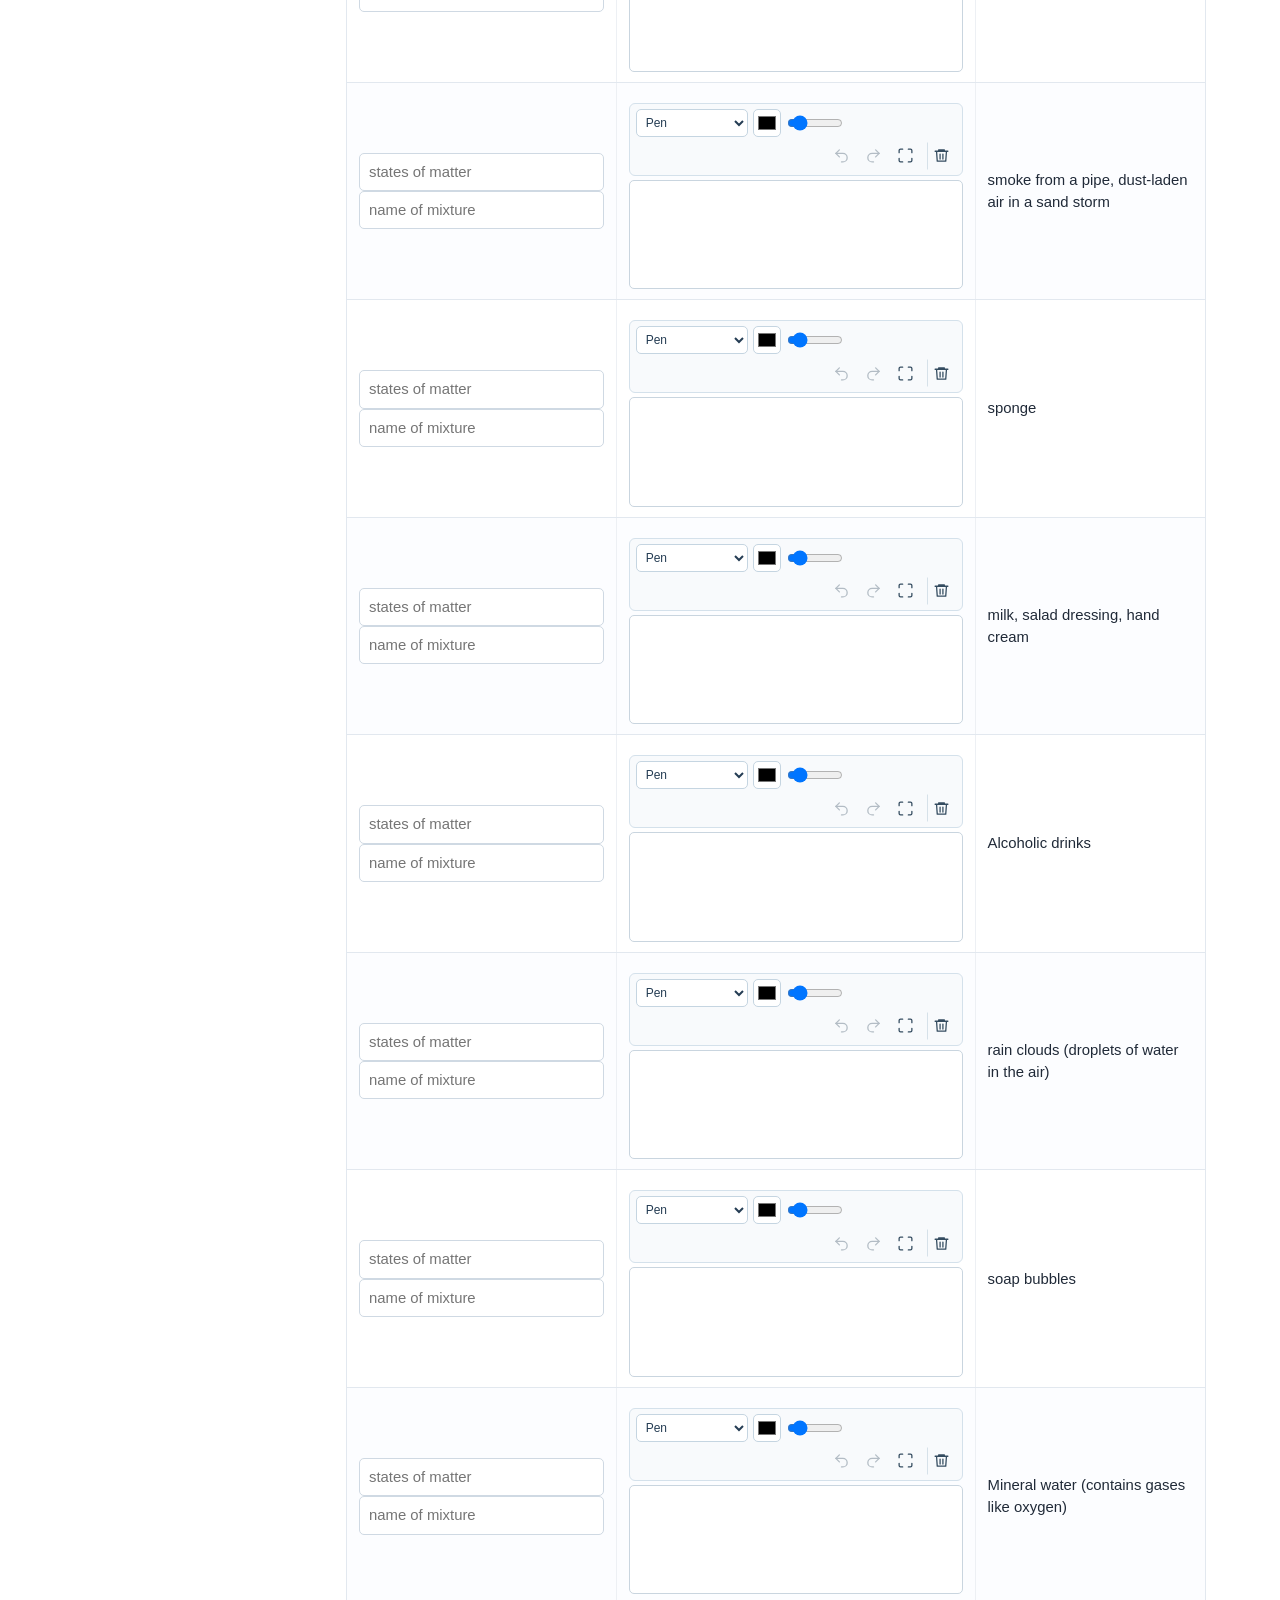
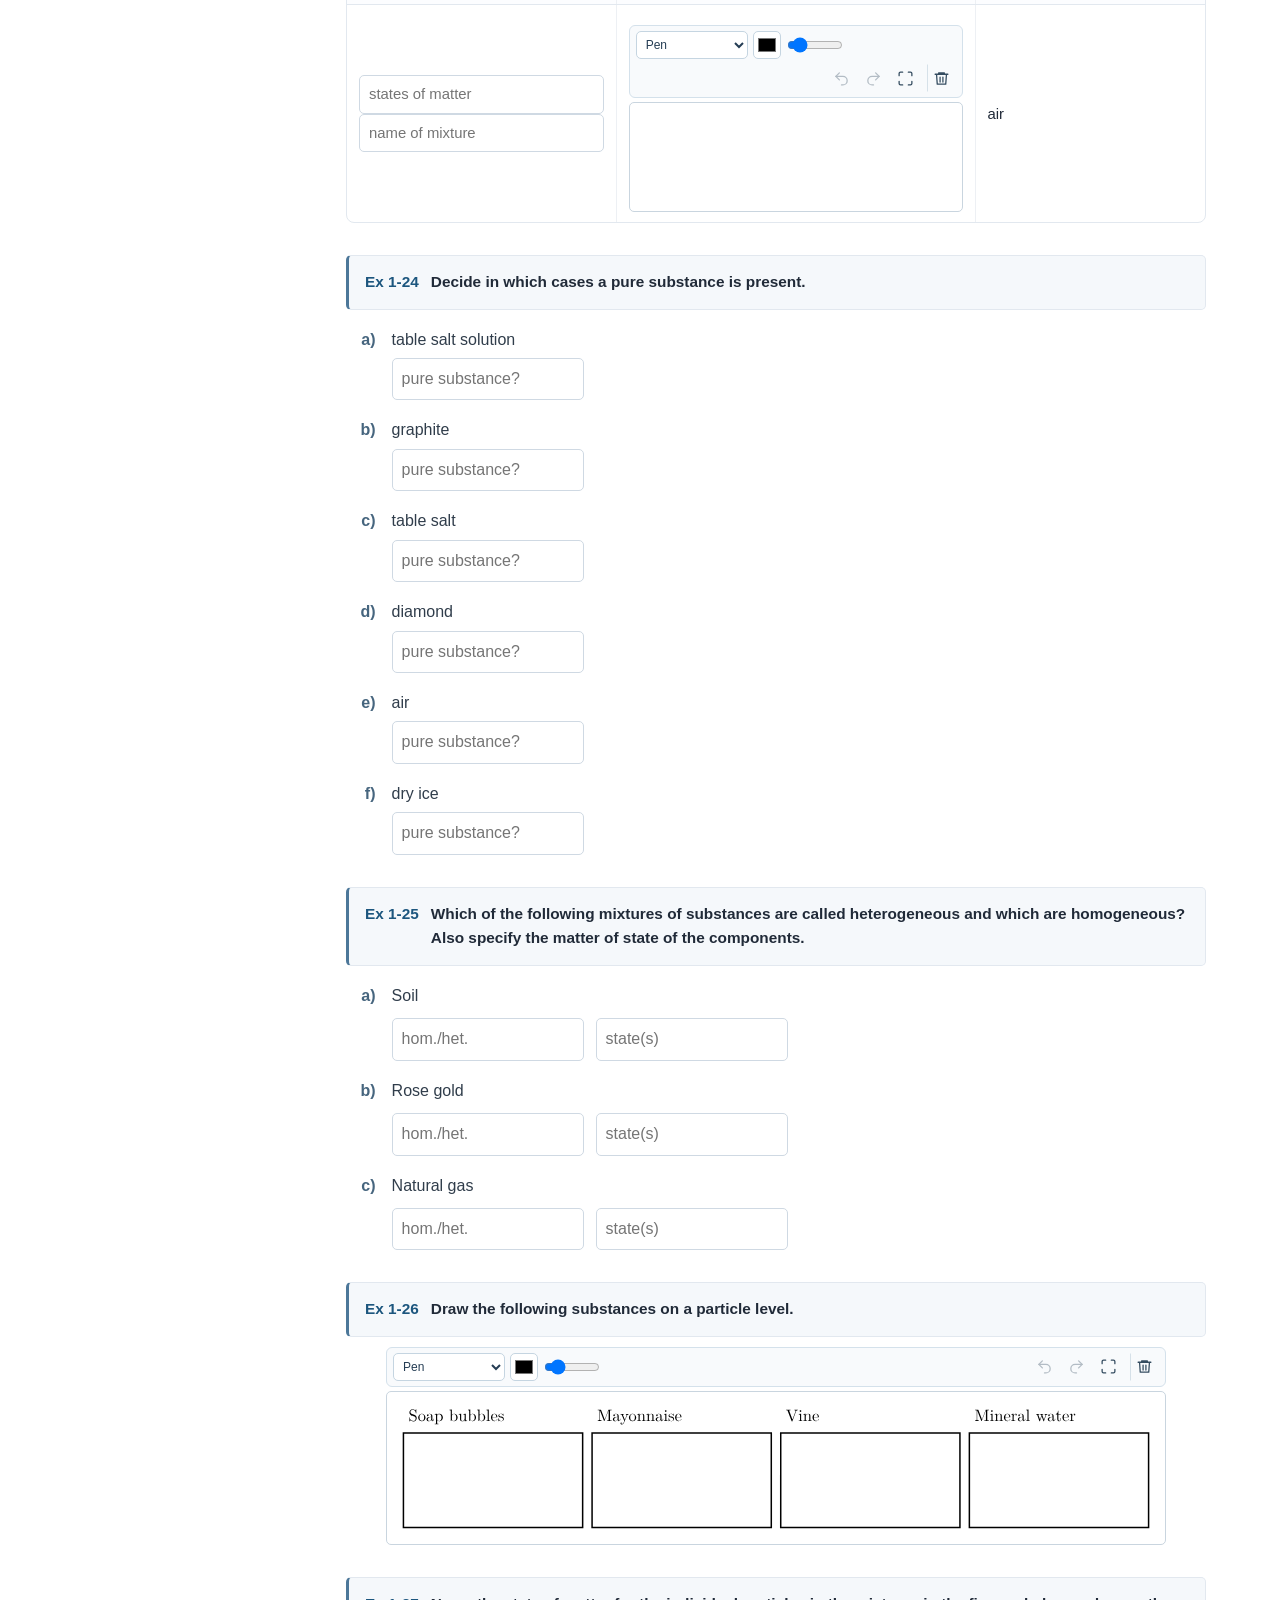
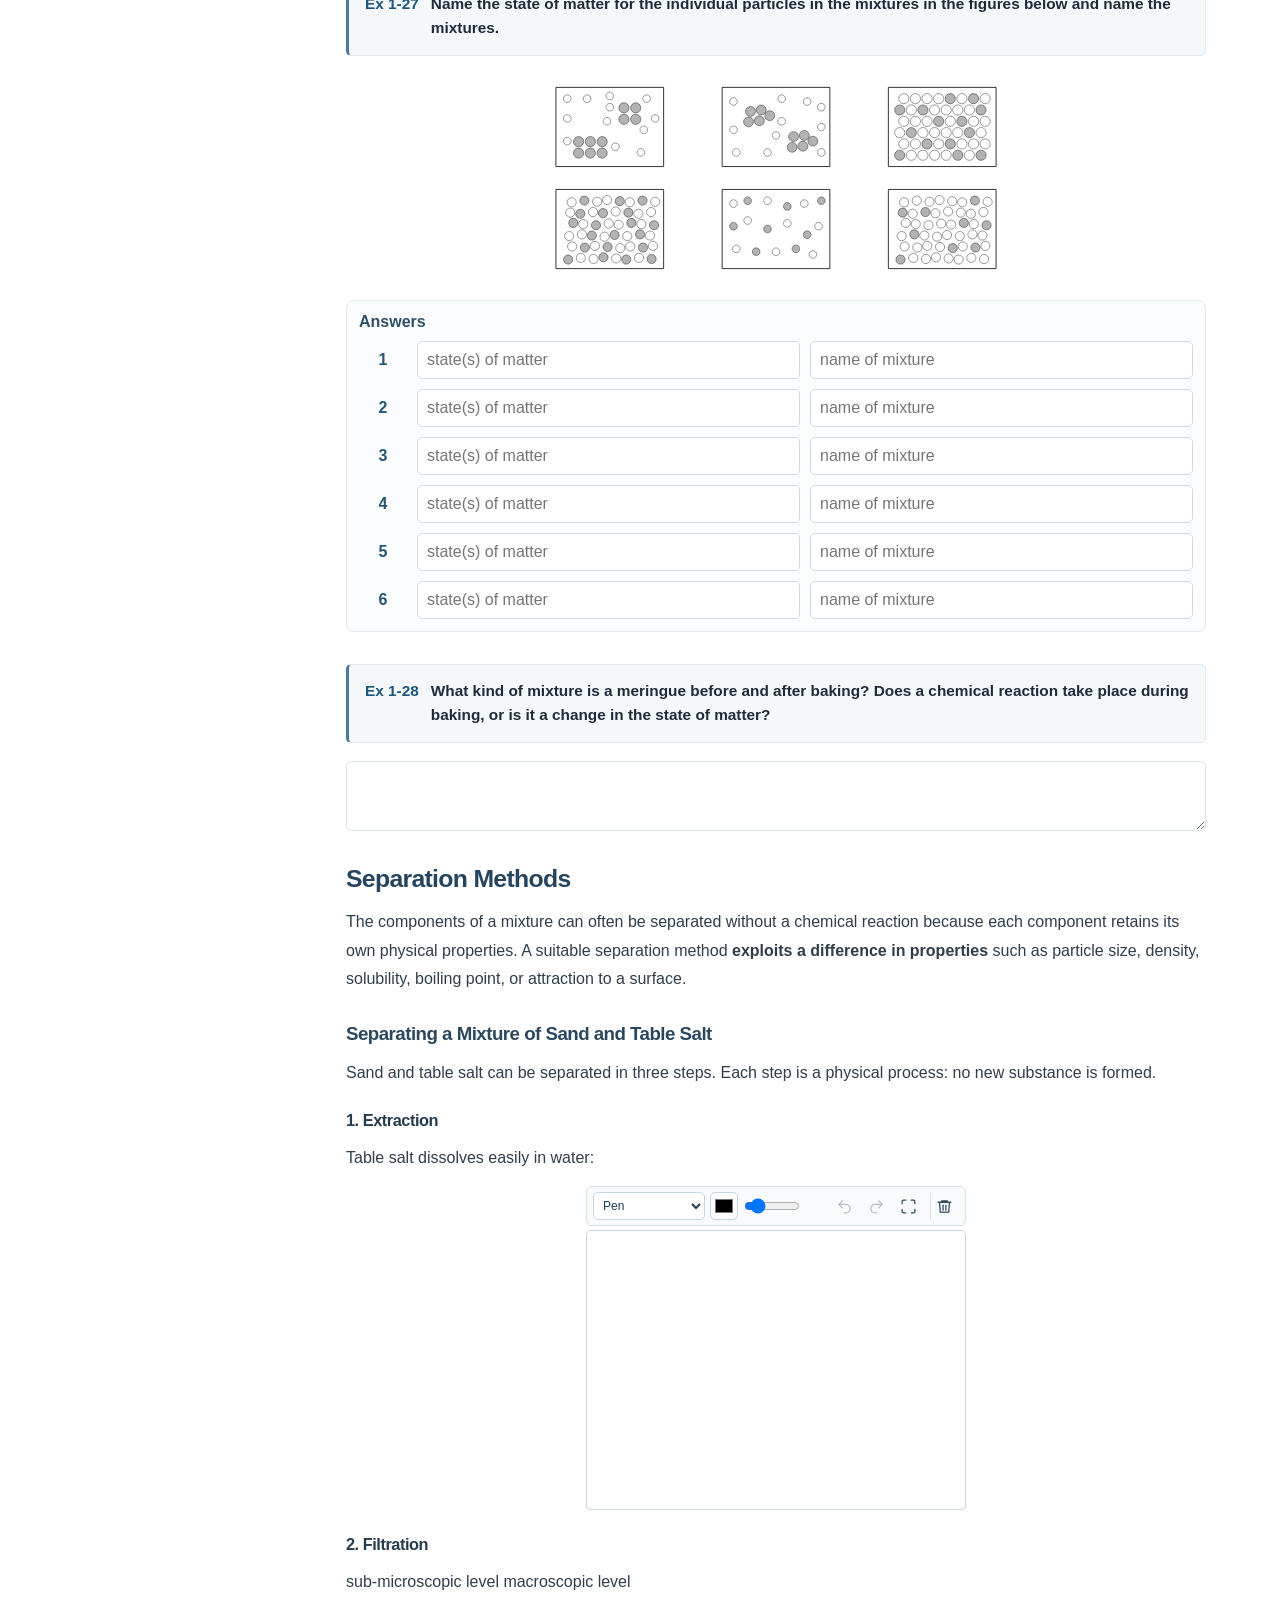
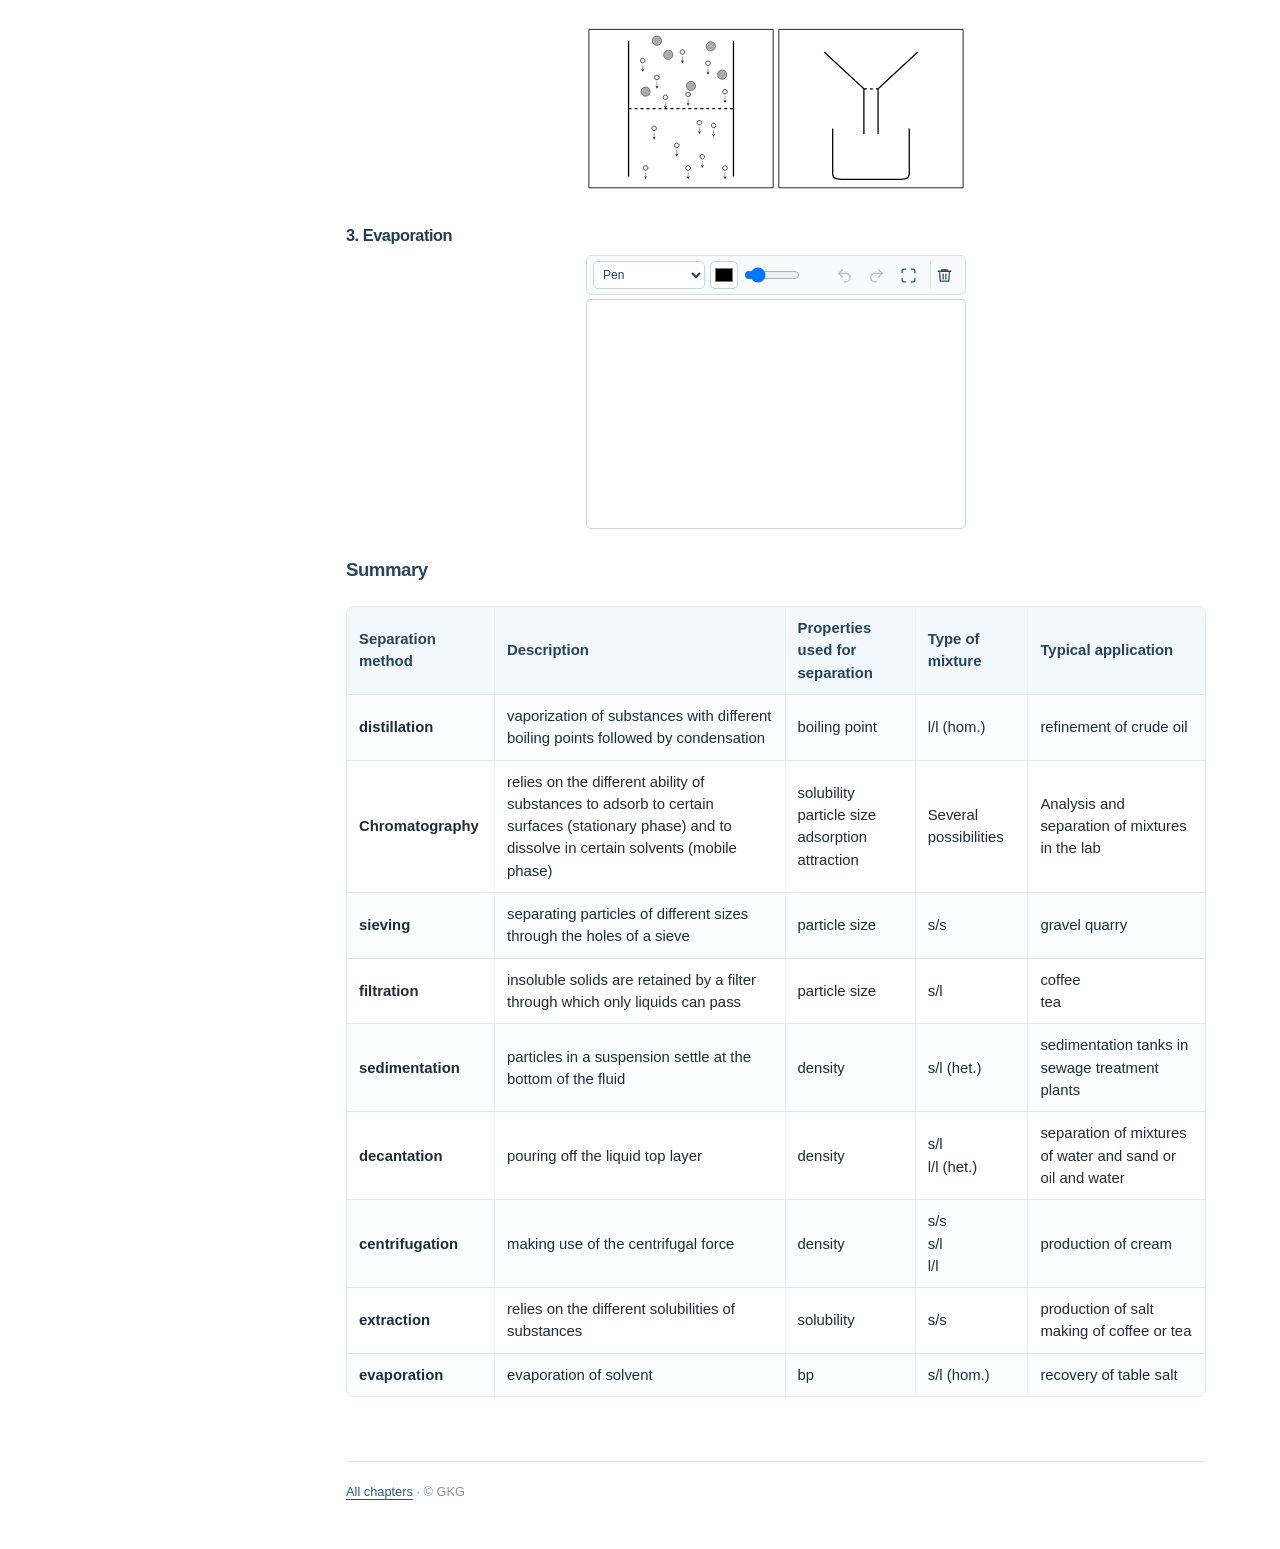
==== commit 508e9874: "Update mixture table headers to match stacked classification inputs" ====
--- a/chapters/05_particle_model_applications.html
+++ b/chapters/05_particle_model_applications.html
@@ -30,7 +30,7 @@
 <figure class="diagram"><img src="../assets/diagrams/HomogeneousMixtureSketch.svg" alt="" loading="lazy"></figure></div>
 <h3 id="h-38-05_particle_model_applications" class="level-3">Types of Mixtures</h3>
 <section class="exercise" id="ex-mix-types"><div class="exercise-title"><span class="exercise-number">Ex 1-23</span><div>Complete the table by writing the name of each mixture type and drawing a simple particle model.</div></div></section>
-<div class="table-scroll"><table class="content-table"><tr><th>states of matter</th><th>name and particle model</th><th>example</th></tr>
+<div class="table-scroll"><table class="content-table"><tr><th>states of matter and name</th><th>particle model</th><th>example</th></tr>
 <tr><td></td><td></td><td>rock</td></tr>
 <tr><td></td><td></td><td>brass, steel, bronze</td></tr>
 <tr><td></td><td></td><td>muddy water, ink, dispersion paint</td></tr>
--- a/css/style.css
+++ b/css/style.css
@@ -124,3 +124,85 @@
   .drawing-tools select,.drawing-tools button{font-size:.72rem;padding:4px 6px;}
   .drawing-dialog,.image-lightbox{width:96vw;padding:10px;}
 }
+
+.zoom-image-area.is-panning{cursor:grabbing;user-select:none;}
+.zoom-image-area.is-panning img{pointer-events:none;}
+.drawing-tools .drawing-clear{margin-left:auto;}
+
+
+/* V24 refinement: preserve the canvas bitmap aspect ratio in compact and enlarged views. */
+.drawing-wrap .draw-canvas:not(.overlay-canvas){
+  width:100%;
+  height:auto !important;
+  aspect-ratio:auto;
+}
+.drawing-tools.compact-drawing-tools{
+  max-width:380px;
+  margin:10px auto 0;
+  padding:5px 6px;
+  gap:5px;
+  border-radius:6px;
+  background:#f8fafc;
+  box-shadow:none;
+  align-items:center;
+}
+.drawing-tools.compact-drawing-tools.drawing-tools-annotation{max-width:780px;}
+.drawing-tools.compact-drawing-tools.drawing-tools-small{max-width:100%;}
+.drawing-tools.compact-drawing-tools>select{
+  width:112px;
+  max-width:100%;
+  min-height:28px;
+  padding:3px 5px;
+  font-size:.75rem;
+  flex:0 1 112px;
+}
+.drawing-tools.compact-drawing-tools .drawing-settings{gap:4px;flex:0 1 auto;}
+.drawing-tools.compact-drawing-tools .drawing-settings select{
+  min-height:28px;
+  padding:3px 4px;
+  font-size:.73rem;
+}
+.drawing-tools.compact-drawing-tools .drawing-settings input[type="range"]{width:56px;}
+.drawing-tools.compact-drawing-tools .drawing-settings input[type="text"]{width:92px;min-height:28px;}
+.drawing-tools.compact-drawing-tools .drawing-settings input[type="color"]{width:28px;height:28px;}
+.drawing-tools.compact-drawing-tools .particle-shades{gap:5px;padding:2px;}
+.drawing-tools.compact-drawing-tools .particle-swatch{
+  flex:0 0 19px;width:19px;height:19px;min-height:19px;
+  border-radius:50%;
+}
+.drawing-tools.compact-drawing-tools .drawing-actions{
+  display:flex;
+  align-items:center;
+  gap:3px;
+  margin-left:auto;
+}
+.drawing-tools.compact-drawing-tools .drawing-actions .drawing-action{
+  display:inline-flex;align-items:center;justify-content:center;
+  flex:0 0 29px;
+  width:29px;height:28px;min-height:28px;
+  padding:3px;
+  border:1px solid transparent;
+  border-radius:5px;
+  background:transparent;
+  color:#344c60;
+}
+.drawing-tools.compact-drawing-tools .drawing-actions .drawing-action:hover:not(:disabled){
+  background:#e5f0f7;
+  border-color:#cadbe7;
+}
+.drawing-tools.compact-drawing-tools .drawing-actions .drawing-action:disabled{
+  opacity:.35;background:transparent;
+}
+.drawing-tools.compact-drawing-tools .drawing-actions .drawing-clear{
+  margin-left:4px;
+  border-left:1px solid #d6e1e9;
+  border-radius:0 5px 5px 0;
+}
+.drawing-tools.compact-drawing-tools+.drawing-wrap{margin-top:4px;}
+.drawing-dialog .drawing-tools.compact-drawing-tools{max-width:none;width:100%;}
+@media(max-width:650px){
+  .drawing-tools.compact-drawing-tools{padding:4px;gap:4px;}
+  .drawing-tools.compact-drawing-tools>select{width:104px;flex-basis:104px;}
+  .drawing-tools.compact-drawing-tools .drawing-actions{gap:1px;}
+  .drawing-tools.compact-drawing-tools .drawing-actions .drawing-action{width:27px;flex-basis:27px;}
+}
